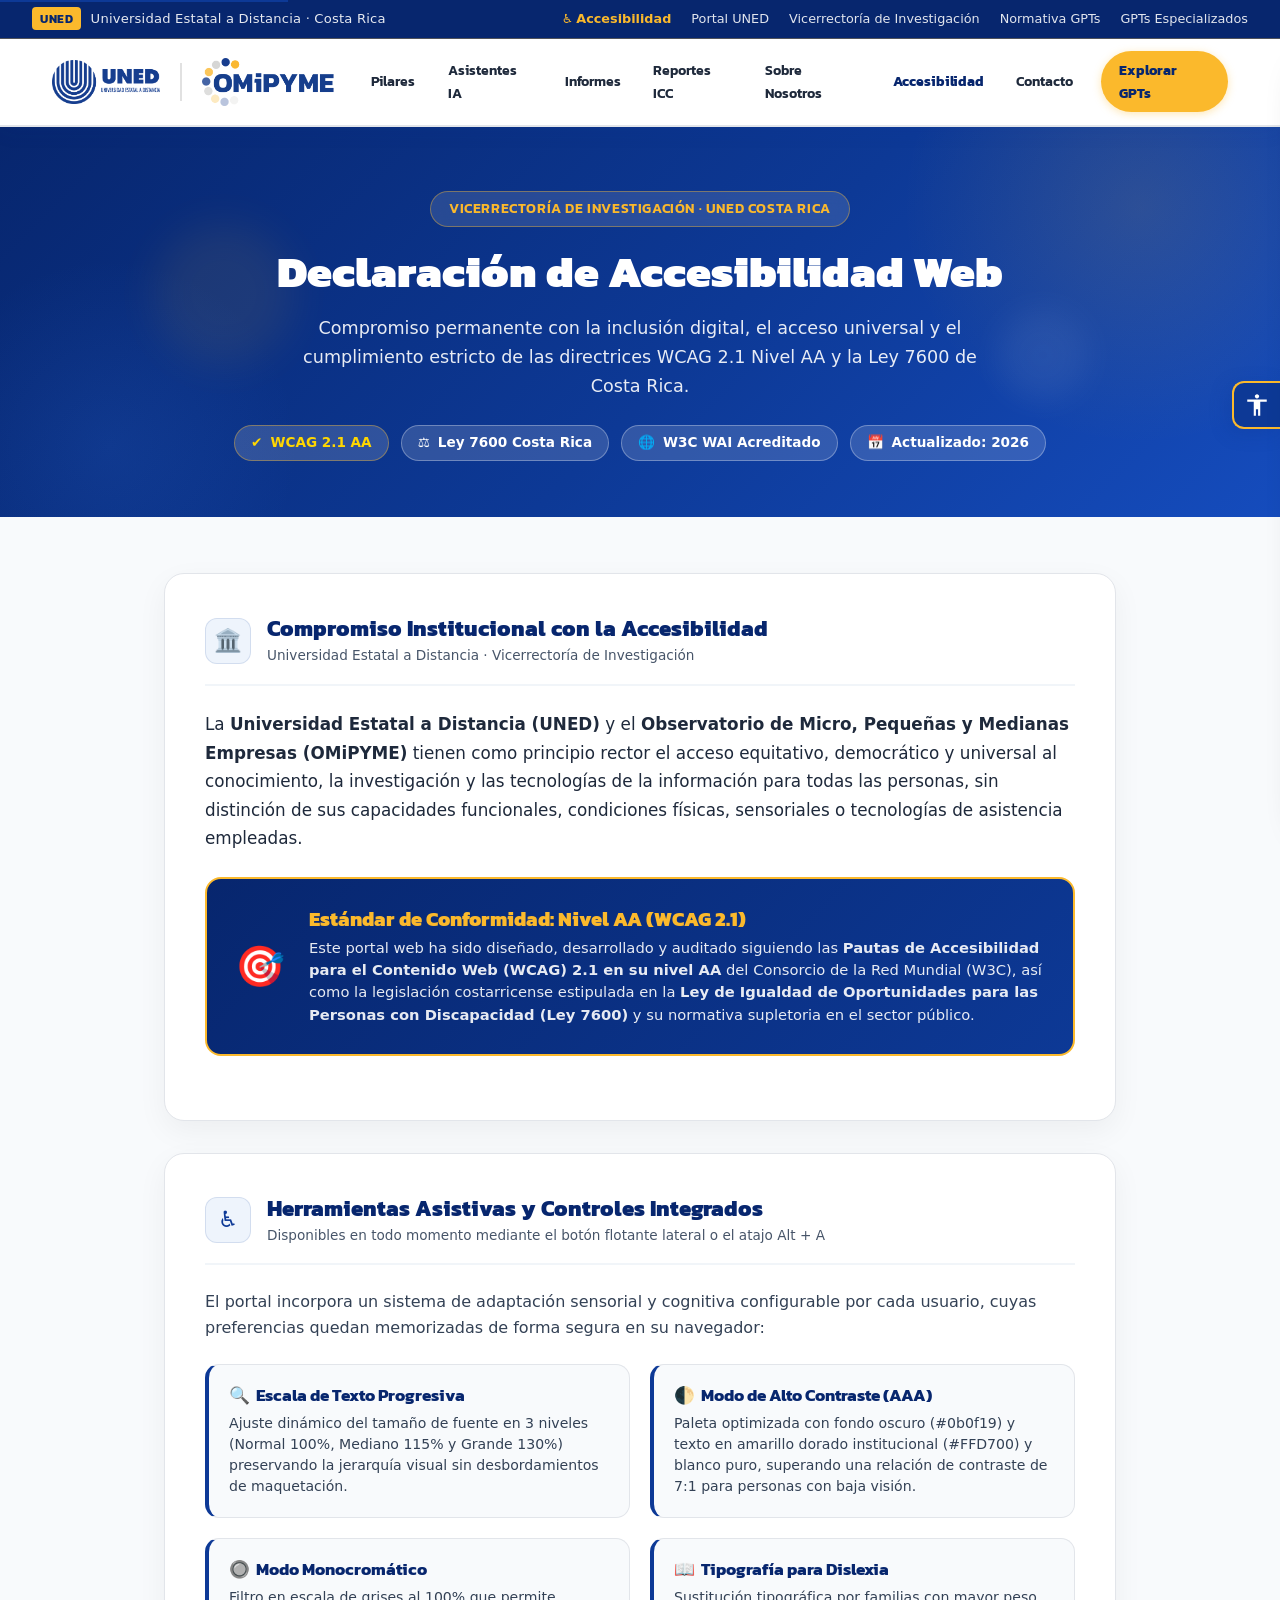
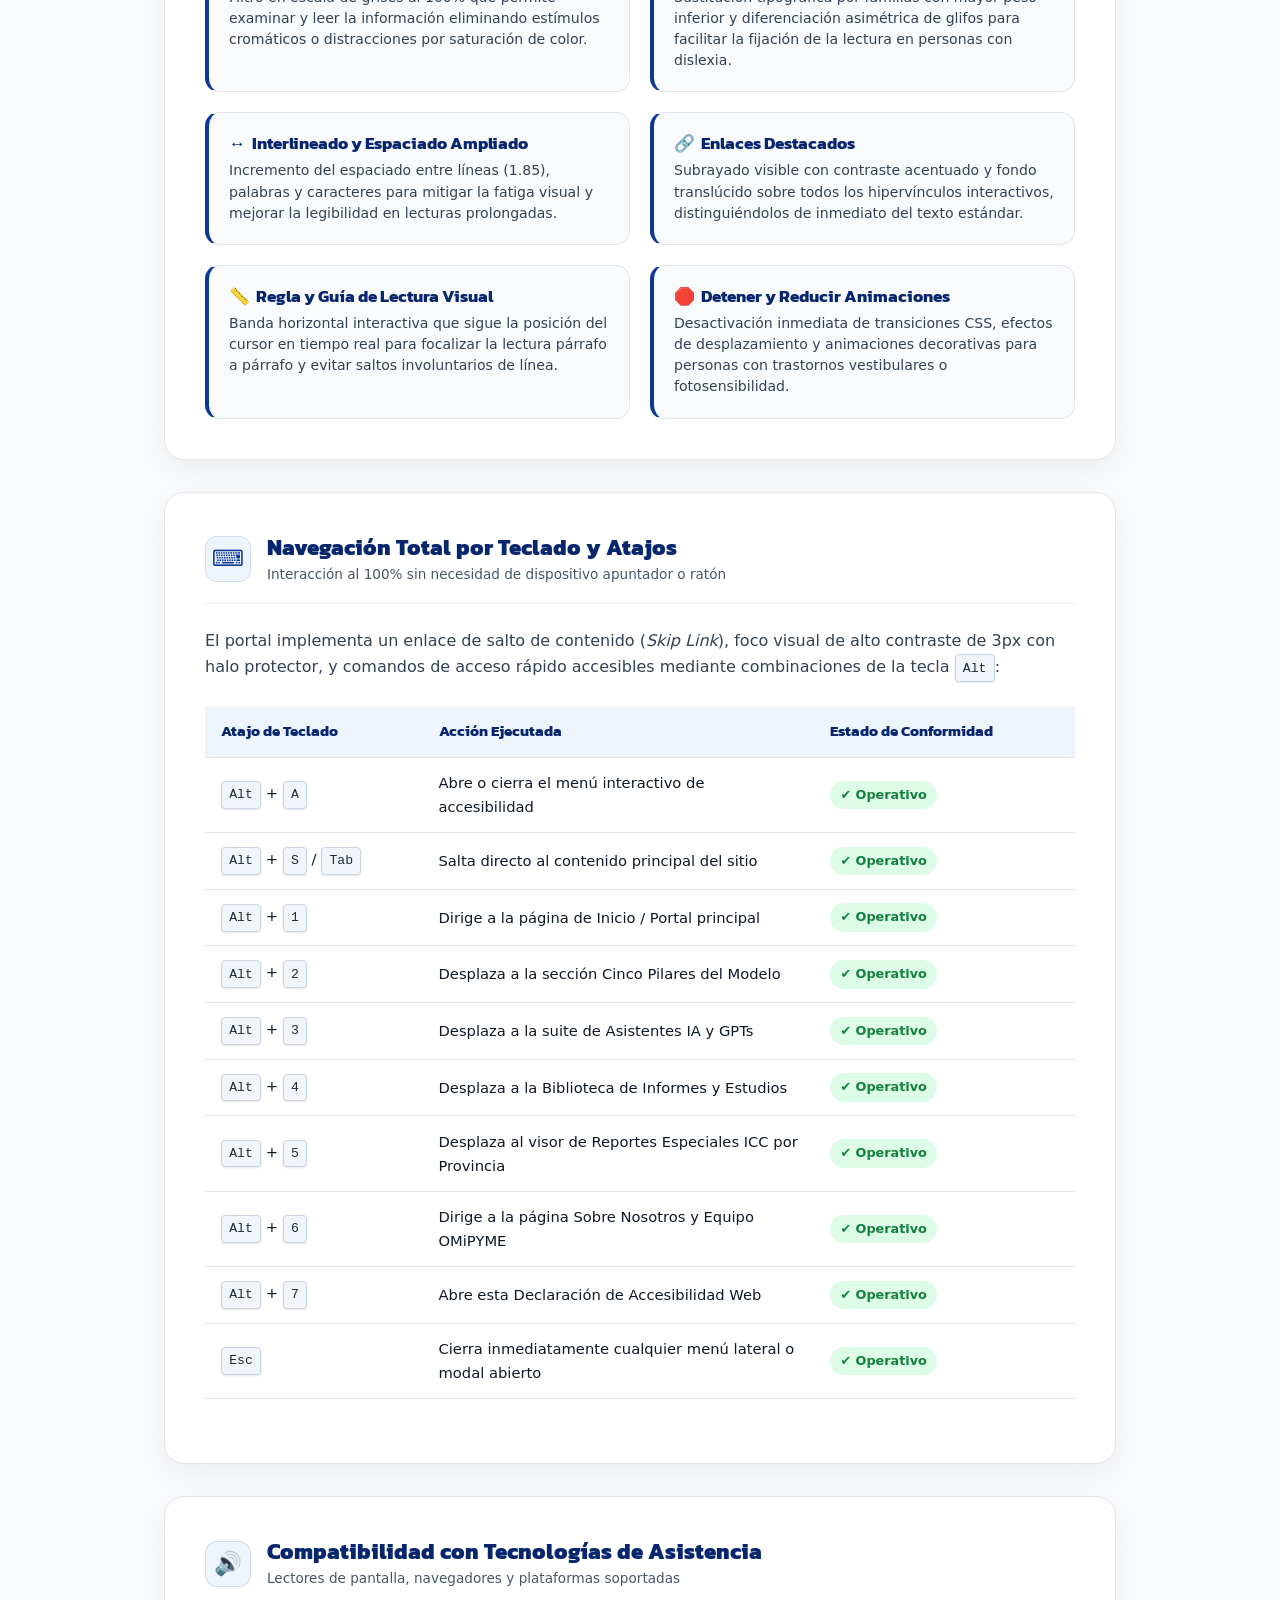
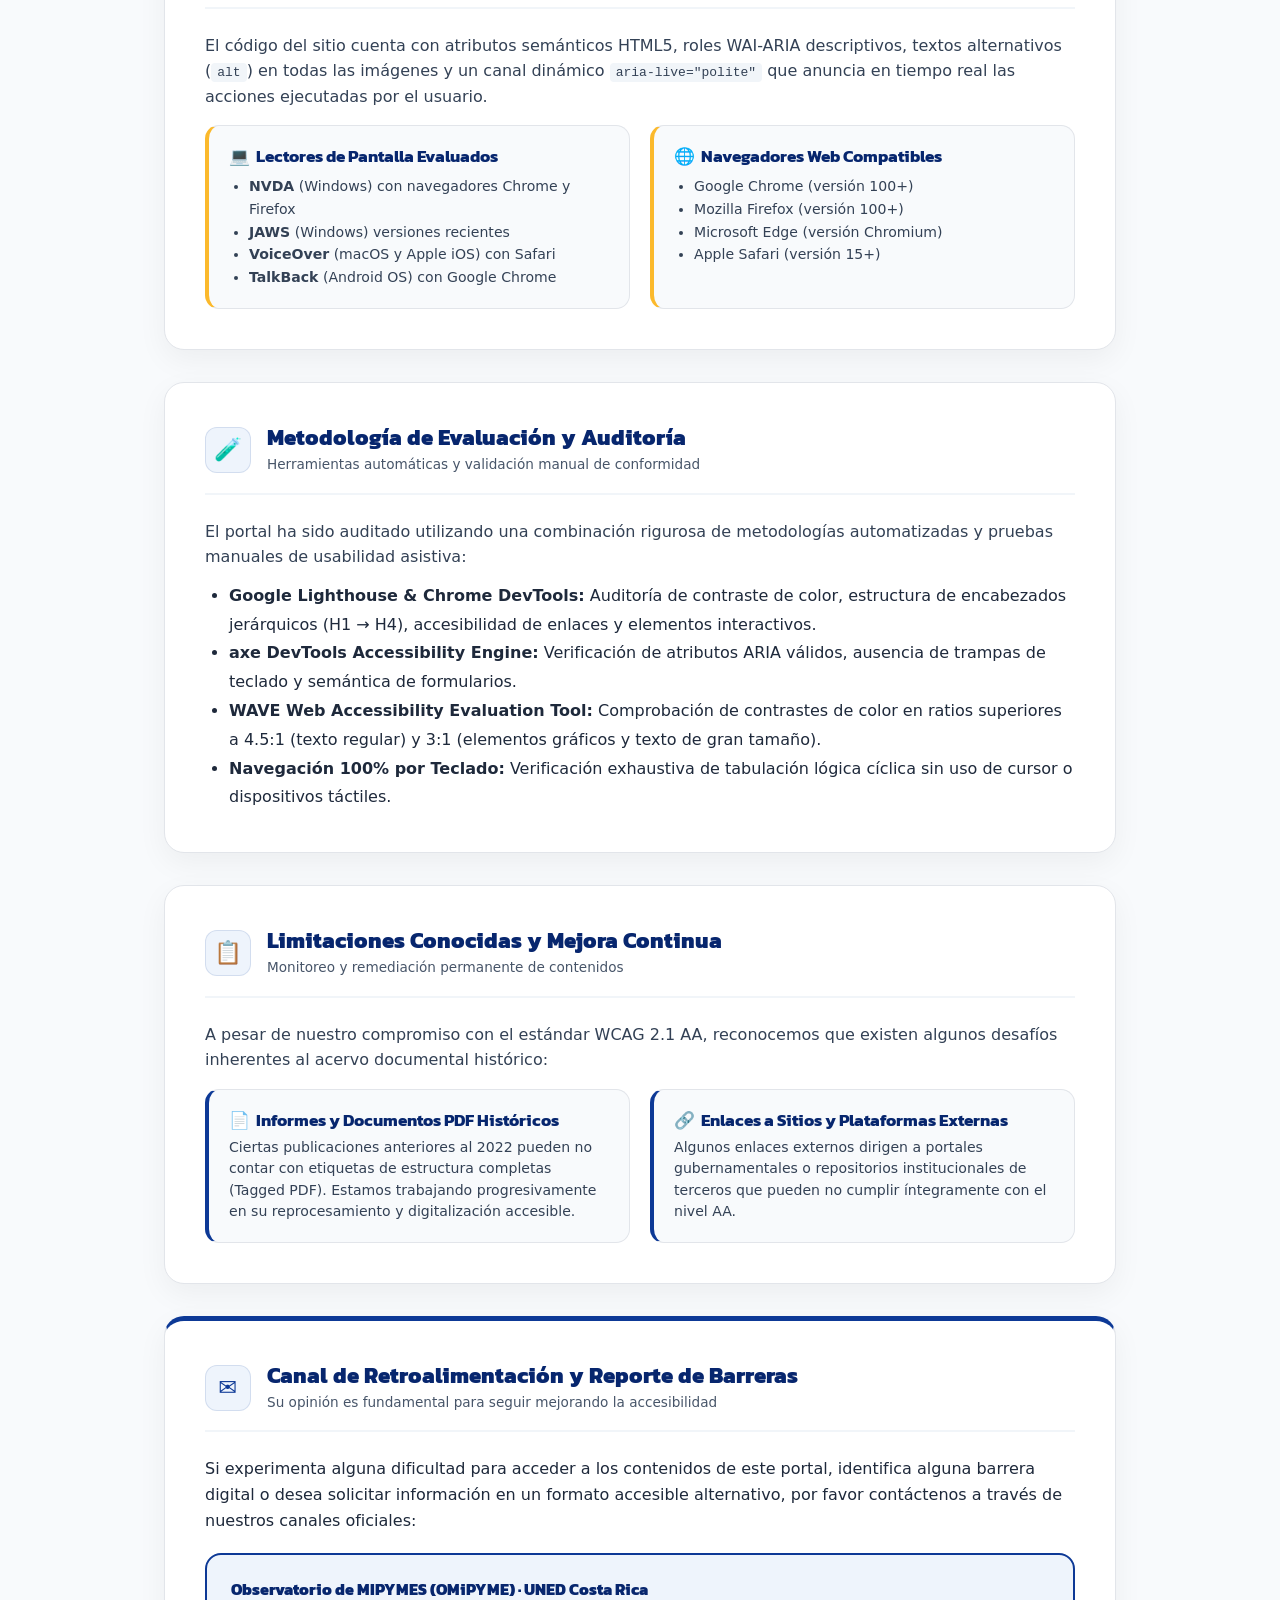
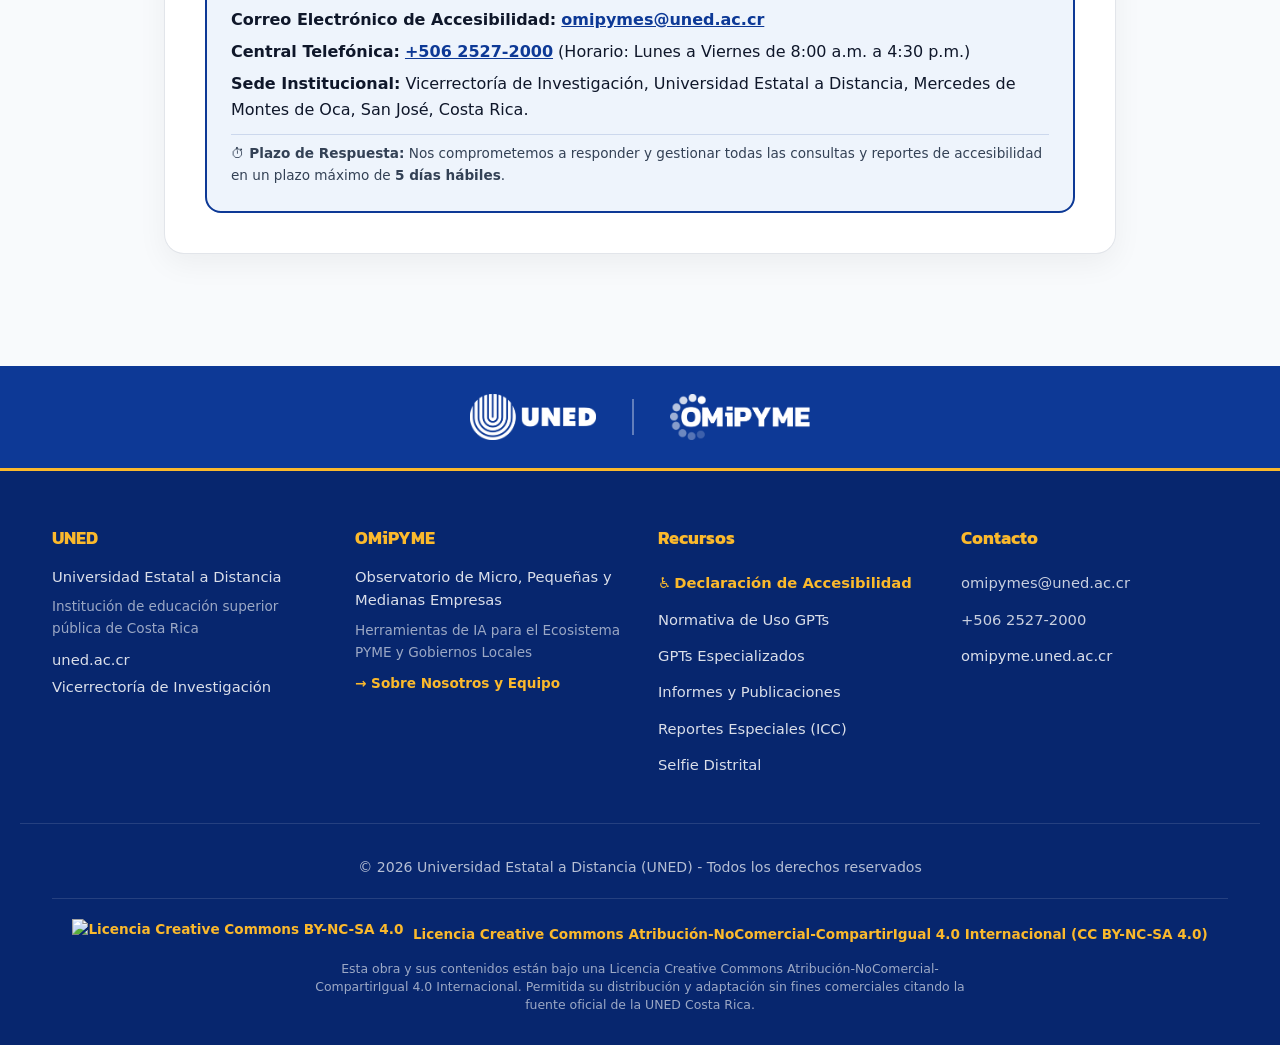
==== accesibilidad.html @ 2b7f2400 "Nuevo Sitio OMIPYME" ====
<!DOCTYPE html>
<html lang="es-CR">
<head>
    <meta charset="UTF-8">
    <meta name="viewport" content="width=device-width, initial-scale=1.0">
    <title>Declaración de Accesibilidad Web &middot; OMiPYME UNED</title>
    <meta name="description" content="Declaración de Accesibilidad Web del Observatorio de Micro, Pequeñas y Medianas Empresas (OMiPYME) de la Universidad Estatal a Distancia (UNED). Cumplimiento WCAG 2.1 Nivel AA y Ley 7600 de Costa Rica.">
    <meta name="author" content="OMiPYME - UNED Costa Rica">
    <meta name="theme-color" content="#0D3996">

    <!-- Open Graph / Meta -->
    <meta property="og:type" content="website">
    <meta property="og:title" content="Declaración de Accesibilidad Web &middot; OMiPYME UNED">
    <meta property="og:description" content="Compromiso institucional de la UNED con la inclusión digital universal, accesibilidad WCAG 2.1 AA y herramientas asistivas para el ecosistema PYME.">
    <meta property="og:image" content="logos/Logo OMIPYME 2025.png">

    <!-- Tipografía Google Fonts Oficial: Kanit + Inter -->
    <link rel="preconnect" href="https://fonts.googleapis.com">
    <link rel="preconnect" href="https://fonts.gstatic.com" crossorigin>
    <link href="https://fonts.googleapis.com/css2?family=Inter:wght@300;400;500;600;700;800&family=Kanit:ital,wght@0,300;0,400;0,500;0,600;0,700;0,800;0,900;1,400;1,600;1,700&display=swap" rel="stylesheet">

    <style>

        * {
            margin: 0;
            padding: 0;
            box-sizing: border-box;
        }

        :root {
            /* ===== PALETA OFICIAL OMIPYME 2025 (Manual de Marca) ===== */
            --color-primary: #0D3996;          /* Azul Principal OMiPYME (C:100 M:83 Y:3 K:1) */
            --color-primary-light: #1D55C4;    /* Azul Dinámico / Hover */
            --color-primary-dark: #07266E;     /* Azul Noche Profundo / Institucional */
            --color-primary-soft: #EEF4FC;     /* Superficie Azul Hielo Institucional */
            --color-primary-rgb: 13, 57, 150;
            --color-primary-dark-rgb: 7, 38, 110;

            --color-accent: #FBB92C;           /* Amarillo / Dorado Institucional OMiPYME (C:0 M:31 Y:87 K:0) */
            --color-accent-hover: #E5A31E;     /* Dorado Hover */
            --color-accent-soft: #FEF8EA;      /* Tono Crema / Arena Cálido Institucional */
            --color-accent-dark: #4A3300;      /* Texto de alto contraste sobre dorado (WCAG AAA) */
            --color-accent-rgb: 251, 185, 44;

            --color-neutral-gray: #D5D4D4;     /* Gris Institucional OMiPYME (C:19 M:14 Y:15 K:1) */
            --color-neutral-border: #E2E5EA;   /* Borde Sutil */
            --color-white: #FFFFFF;

            /* Compatibilidad Institucional UNED */
            --color-secondary: #057A55;        /* Verde UNED */
            --color-uned-blue: #0D3996;
            --color-uned-gold: #FBB92C;

            /* Pilares de Acción (Cinco Pilares Armonizados) */
            --color-observatorio: #0D3996;     /* Azul OMiPYME */
            --color-herramientas: #D97706;     /* Ámbar Cálido */
            --color-investigacion: #057A55;    /* Verde Institucional UNED */
            --color-formacion: #6B21A8;        /* Púrpura Sabiduría */
            --color-ecosistema: #0284C7;       /* Azul Océano / Alianzas */

            /* Escala de Grises y Textos */
            --color-gray-50: #F8FAFC;
            --color-gray-100: #F1F5F9;
            --color-gray-200: #E2E8F0;
            --color-gray-300: #CBD5E1;
            --color-gray-600: #475569;
            --color-gray-700: #334155;
            --color-gray-800: #1E293B;
            --color-gray-900: #0F172A;

            /* Tipografía Oficial (Pág. 03 Manual de Marca) */
            --font-heading: 'Kanit', 'Montserrat', -apple-system, BlinkMacSystemFont, sans-serif;
            --font-body: 'Open Sans', system-ui, -apple-system, BlinkMacSystemFont, sans-serif;
        }

        html {
            scroll-behavior: smooth;
        }

        body {
            font-family: var(--font-body);
            color: var(--color-gray-900);
            line-height: 1.6;
            background-color: white;
            -webkit-font-smoothing: antialiased;
        }

        h1, h2, h3, h4, h5, h6 {
            font-family: var(--font-heading);
            font-weight: 700;
            line-height: 1.25;
            color: var(--color-gray-900);
        }

        /* Enlaces de salto accesible */
        .skip-link {
            position: absolute;
            top: -40px;
            left: 0;
            background: var(--color-primary);
            color: white;
            padding: 8px 16px;
            z-index: 1000;
            transition: top 0.2s;
            text-decoration: none;
            font-weight: 600;
        }
        .skip-link:focus {
            top: 0;
        }

        /* ===== Header Institucional ===== */
        .header {
            background: white;
            color: var(--color-gray-900);
            padding: 0;
            box-shadow: 0 4px 20px rgba(13, 57, 150, 0.08);
            position: sticky;
            top: 0;
            z-index: 100;
            border-bottom: 2px solid var(--color-neutral-border);
        }

        .header-top-bar {
            background: var(--color-primary-dark);
            padding: 0.45rem 2rem;
            font-size: 0.82rem;
            color: rgba(255, 255, 255, 0.9);
            border-bottom: 1px solid rgba(251, 185, 44, 0.3);
        }

        .header-top-bar-content {
            max-width: 1240px;
            margin: 0 auto;
            display: flex;
            justify-content: space-between;
            align-items: center;
        }

        .top-bar-left {
            display: flex;
            align-items: center;
            gap: 0.6rem;
            font-weight: 500;
            letter-spacing: 0.2px;
        }

        .top-bar-badge {
            background: var(--color-accent);
            color: var(--color-primary-dark);
            font-family: var(--font-heading);
            font-weight: 700;
            font-size: 0.72rem;
            padding: 0.15rem 0.5rem;
            border-radius: 4px;
            letter-spacing: 0.5px;
        }

        .header-top-bar-links {
            display: flex;
            align-items: center;
            gap: 1.25rem;
        }

        .header-top-bar-links a {
            color: rgba(255, 255, 255, 0.88);
            text-decoration: none;
            transition: color 0.2s ease;
            font-size: 0.8rem;
            font-weight: 500;
        }

        .header-top-bar-links a:hover {
            color: var(--color-accent);
            text-decoration: underline;
        }

        .header-content {
            max-width: 1240px;
            margin: 0 auto;
            padding: 0.75rem 2rem;
            display: flex;
            justify-content: space-between;
            align-items: center;
            gap: 1.5rem;
        }

        .logo-section {
            display: flex;
            align-items: center;
        }

        .logo-link {
            display: inline-flex;
            align-items: center;
            gap: 1.25rem;
            text-decoration: none;
        }

        .logo-img {
            height: 48px;
            width: auto;
            object-fit: contain;
            transition: transform 0.25s ease;
        }

        .logo-uned {
            height: 44px;
        }

        .logo-omipyme {
            height: 48px;
        }

        .logo-link:hover .logo-img {
            transform: scale(1.02);
        }

        .logo-separator {
            width: 1.5px;
            height: 38px;
            background: var(--color-neutral-gray);
            opacity: 0.7;
        }

        .header-nav {
            display: flex;
            align-items: center;
            gap: 0.35rem;
        }

        .header-nav a {
            color: var(--color-gray-800);
            text-decoration: none;
            padding: 0.5rem 0.85rem;
            border-radius: 8px;
            font-size: 0.9rem;
            font-family: var(--font-heading);
            font-weight: 600;
            transition: all 0.2s ease;
            display: inline-flex;
            align-items: center;
        }

        .header-nav a:hover {
            background: var(--color-primary-soft);
            color: var(--color-primary);
        }

        .header-nav a.nav-active {
            background: var(--color-primary-soft);
            color: var(--color-primary);
            font-weight: 700;
        }

        /* Botón píldora en navbar (Manual Pág 10) */
        .nav-cta-pill {
            background: var(--color-accent) !important;
            color: var(--color-primary-dark) !important;
            font-family: var(--font-heading) !important;
            font-weight: 700 !important;
            padding: 0.45rem 1.15rem !important;
            border-radius: 50px !important;
            box-shadow: 0 2px 8px rgba(251, 185, 44, 0.35);
            margin-left: 0.5rem;
            transition: all 0.25s ease !important;
        }

        .nav-cta-pill:hover {
            background: var(--color-accent-hover) !important;
            transform: translateY(-1px);
            box-shadow: 0 4px 14px rgba(251, 185, 44, 0.45);
        }

        /* ===== Hero Section Institucional ===== */
        .hero {
            background: linear-gradient(135deg, var(--color-primary-dark) 0%, var(--color-primary) 55%, #154cbd 100%);
            color: white;
            padding: 5.5rem 2rem 6.5rem;
            text-align: center;
            position: relative;
            overflow: hidden;
        }

        /* Dinamismo del Isotipo: círculos concéntricos y órbitas */
        .hero-bg-shapes {
            position: absolute;
            inset: 0;
            pointer-events: none;
            overflow: hidden;
        }

        .orbit-dot {
            position: absolute;
            border-radius: 50%;
            opacity: 0.12;
            animation: pulseSlow 8s ease-in-out infinite alternate;
        }

        .dot-1 {
            width: 480px;
            height: 480px;
            top: -160px;
            right: -100px;
            background: radial-gradient(circle, var(--color-accent) 0%, rgba(251, 185, 44, 0) 70%);
            animation-delay: 0s;
        }

        .dot-2 {
            width: 380px;
            height: 380px;
            bottom: -120px;
            left: -80px;
            background: radial-gradient(circle, #3b82f6 0%, rgba(59, 130, 246, 0) 70%);
            animation-delay: 2s;
        }

        .dot-3 {
            width: 140px;
            height: 140px;
            top: 25%;
            left: 12%;
            background: var(--color-accent);
            opacity: 0.08;
            filter: blur(20px);
        }

        .dot-4 {
            width: 90px;
            height: 90px;
            bottom: 30%;
            right: 15%;
            background: var(--color-primary-soft);
            opacity: 0.06;
            filter: blur(15px);
        }

        .hero-content {
            max-width: 960px;
            margin: 0 auto;
            position: relative;
            z-index: 1;
        }

        .hero-badge-wrap {
            margin-bottom: 1.25rem;
        }

        .hero-badge {
            display: inline-flex;
            align-items: center;
            background: rgba(255, 255, 255, 0.12);
            border: 1px solid rgba(251, 185, 44, 0.4);
            color: var(--color-accent);
            padding: 0.4rem 1.15rem;
            border-radius: 50px;
            font-size: 0.85rem;
            font-family: var(--font-heading);
            font-weight: 600;
            letter-spacing: 0.6px;
            text-transform: uppercase;
            backdrop-filter: blur(8px);
            animation: fadeInUp 0.7s ease;
        }

        .hero h2 {
            font-size: 2.85rem;
            margin-bottom: 1.25rem;
            font-weight: 800;
            color: white;
            letter-spacing: -0.5px;
            line-height: 1.18;
            animation: fadeInUp 0.8s ease 0.1s both;
        }

        .hero p {
            font-size: 1.18rem;
            margin-bottom: 2.25rem;
            color: rgba(255, 255, 255, 0.92);
            max-width: 780px;
            margin-left: auto;
            margin-right: auto;
            line-height: 1.65;
            animation: fadeInUp 0.8s ease 0.2s both;
        }

        /* Botones Call To Action del Hero */
        .hero-actions {
            display: flex;
            justify-content: center;
            gap: 1.25rem;
            margin-bottom: 3rem;
            flex-wrap: wrap;
            animation: fadeInUp 0.8s ease 0.3s both;
        }

        .btn {
            display: inline-flex;
            align-items: center;
            justify-content: center;
            gap: 0.5rem;
            padding: 0.875rem 2rem;
            border-radius: 50px;
            text-decoration: none;
            font-family: var(--font-heading);
            font-weight: 700;
            font-size: 0.98rem;
            transition: all 0.25s cubic-bezier(0.16, 1, 0.3, 1);
            cursor: pointer;
            border: none;
        }

        /* Botón píldora dorada oficial (Manual Pág 10) */
        .btn-pill-gold {
            background: var(--color-accent);
            color: var(--color-primary-dark);
            box-shadow: 0 6px 20px rgba(251, 185, 44, 0.4);
            border: 2px solid var(--color-accent);
        }

        .btn-pill-gold:hover {
            background: var(--color-accent-hover);
            border-color: var(--color-accent-hover);
            transform: translateY(-3px);
            box-shadow: 0 10px 28px rgba(251, 185, 44, 0.55);
            color: var(--color-primary-dark);
        }

        .btn-hero-outline {
            background: rgba(255, 255, 255, 0.1);
            color: white;
            border: 2px solid rgba(255, 255, 255, 0.4);
            backdrop-filter: blur(6px);
        }

        .btn-hero-outline:hover {
            background: rgba(255, 255, 255, 0.2);
            border-color: white;
            transform: translateY(-3px);
            box-shadow: 0 8px 24px rgba(0, 0, 0, 0.25);
            color: white;
        }

        /* Tarjetas de estadísticas */
        .hero-stats {
            display: flex;
            justify-content: center;
            gap: 2rem;
            margin-top: 1rem;
            margin-bottom: 2.75rem;
            flex-wrap: wrap;
            animation: fadeInUp 0.8s ease 0.4s both;
        }

        .stat {
            text-align: center;
            background: rgba(7, 38, 110, 0.45);
            padding: 1.25rem 2.25rem;
            border-radius: 16px;
            backdrop-filter: blur(12px);
            border: 1px solid rgba(251, 185, 44, 0.25);
            transition: transform 0.25s ease, border-color 0.25s ease;
            min-width: 190px;
        }

        .stat:hover {
            transform: translateY(-4px);
            border-color: var(--color-accent);
        }

        .stat-number {
            font-family: var(--font-heading);
            font-size: 2.75rem;
            font-weight: 800;
            display: block;
            margin-bottom: 0.2rem;
            color: white;
            line-height: 1;
        }

        .stat-label {
            font-size: 0.88rem;
            color: rgba(255, 255, 255, 0.88);
            font-weight: 600;
            letter-spacing: 0.3px;
        }

        /* Barra de acceso rápido (Manual Pág 10) */
        .hero-quicknav {
            display: inline-flex;
            align-items: center;
            gap: 0.6rem;
            background: rgba(255, 255, 255, 0.1);
            backdrop-filter: blur(10px);
            border: 1px solid rgba(255, 255, 255, 0.2);
            padding: 0.55rem 1.25rem;
            border-radius: 50px;
            flex-wrap: wrap;
            justify-content: center;
            animation: fadeInUp 0.8s ease 0.5s both;
        }

        .quicknav-title {
            font-size: 0.8rem;
            font-weight: 600;
            color: var(--color-accent);
            text-transform: uppercase;
            letter-spacing: 0.8px;
            margin-right: 0.25rem;
        }

        .quicknav-pill {
            background: rgba(255, 255, 255, 0.14);
            color: white;
            padding: 0.35rem 0.9rem;
            border-radius: 50px;
            text-decoration: none;
            font-family: var(--font-heading);
            font-size: 0.82rem;
            font-weight: 600;
            transition: all 0.2s ease;
            border: 1px solid transparent;
        }

        .quicknav-pill:hover {
            background: var(--color-accent);
            color: var(--color-primary-dark);
            border-color: var(--color-accent);
            transform: translateY(-1px);
        }

        /* ===== Secciones Generales ===== */
        .section-title {
            text-align: center;
            font-size: 2.2rem;
            margin-bottom: 0.75rem;
            color: var(--color-primary-dark);
            font-weight: 800;
            letter-spacing: -0.3px;
        }

        .section-subtitle {
            text-align: center;
            max-width: 720px;
            margin: 0 auto 3rem;
            color: var(--color-gray-600);
            font-size: 1.08rem;
            line-height: 1.6;
        }

        /* ===== Pilares Section ===== */
        .pilares-section {
            max-width: 1240px;
            margin: 0 auto;
            padding: 5.5rem 2rem;
        }

        .pilares-grid {
            display: grid;
            grid-template-columns: repeat(auto-fit, minmax(220px, 1fr));
            gap: 1.5rem;
        }

        .pilar-card {
            background: white;
            border-radius: 16px;
            padding: 2.25rem 1.75rem;
            box-shadow: 0 4px 18px rgba(13, 57, 150, 0.06);
            transition: all 0.3s cubic-bezier(0.16, 1, 0.3, 1);
            border: 1px solid var(--color-neutral-border);
            border-top: 5px solid var(--pilar-color);
            cursor: pointer;
            animation: fadeInUp 0.6s ease both;
            display: flex;
            flex-direction: column;
        }

        .pilar-card:nth-child(1) { --pilar-color: var(--color-observatorio); animation-delay: 0.1s; }
        .pilar-card:nth-child(2) { --pilar-color: var(--color-herramientas); animation-delay: 0.2s; }
        .pilar-card:nth-child(3) { --pilar-color: var(--color-investigacion); animation-delay: 0.3s; }
        .pilar-card:nth-child(4) { --pilar-color: var(--color-formacion); animation-delay: 0.4s; }
        .pilar-card:nth-child(5) { --pilar-color: var(--color-ecosistema); animation-delay: 0.5s; }

        .pilar-card:hover {
            transform: translateY(-8px);
            box-shadow: 0 16px 36px rgba(13, 57, 150, 0.12);
            border-color: var(--pilar-color);
        }

        .pilar-icon {
            font-size: 2.6rem;
            margin-bottom: 1.25rem;
            display: inline-block;
        }

        .pilar-title {
            font-size: 1.35rem;
            margin-bottom: 0.75rem;
            color: var(--pilar-color);
            font-weight: 700;
        }

        .pilar-description {
            color: var(--color-gray-700);
            margin-bottom: 1.25rem;
            font-size: 0.95rem;
            line-height: 1.5;
        }

        .pilar-features {
            list-style: none;
            padding-left: 0;
            margin-top: auto;
        }

        .pilar-features li {
            padding: 0.45rem 0;
            font-size: 0.88rem;
            color: var(--color-gray-800);
            border-bottom: 1px solid var(--color-gray-100);
            display: flex;
            align-items: center;
        }

        .pilar-features li:last-child {
            border-bottom: none;
        }

        .pilar-features li::before {
            content: "✓";
            color: var(--pilar-color);
            font-weight: 800;
            margin-right: 0.6rem;
            font-size: 0.9rem;
        }

        /* ===== Productos Digitales / Asistentes IA ===== */
        .productos-section {
            background: var(--color-gray-50);
            padding: 5.5rem 2rem;
            border-top: 1px solid var(--color-neutral-border);
            border-bottom: 1px solid var(--color-neutral-border);
        }

        .productos-content {
            max-width: 1240px;
            margin: 0 auto;
        }

        .productos-categoria {
            margin-bottom: 4rem;
        }

        .productos-categoria:last-child {
            margin-bottom: 0;
        }

        .categoria-title {
            font-size: 1.55rem;
            margin-bottom: 2rem;
            color: var(--color-primary-dark);
            display: flex;
            align-items: center;
            gap: 0.85rem;
            padding-bottom: 0.85rem;
            border-bottom: 3px solid var(--color-accent);
        }

        .categoria-icon {
            font-size: 1.85rem;
        }

        .productos-grid {
            display: grid;
            grid-template-columns: repeat(auto-fit, minmax(310px, 1fr));
            gap: 1.75rem;
        }

        .producto-card {
            background: white;
            border-radius: 16px;
            padding: 2rem;
            box-shadow: 0 4px 16px rgba(13, 57, 150, 0.05);
            transition: all 0.3s cubic-bezier(0.16, 1, 0.3, 1);
            text-decoration: none;
            color: inherit;
            display: flex;
            flex-direction: column;
            border: 1px solid var(--color-neutral-border);
            border-left: 5px solid var(--color-primary);
            position: relative;
            overflow: hidden;
        }

        .producto-card::before {
            content: '';
            position: absolute;
            top: 0;
            left: 0;
            width: 100%;
            height: 3px;
            background: linear-gradient(90deg, var(--color-primary), var(--color-accent));
            transform: scaleX(0);
            transform-origin: left;
            transition: transform 0.3s ease;
        }

        .producto-card:hover::before {
            transform: scaleX(1);
        }

        .producto-card:hover {
            transform: translateY(-6px);
            box-shadow: 0 16px 36px rgba(13, 57, 150, 0.12);
            border-color: var(--color-accent);
            border-left-color: var(--color-accent);
        }

        .producto-destacado {
            border-left-color: var(--color-primary);
            background: linear-gradient(135deg, white 0%, var(--color-primary-soft) 100%);
        }

        .producto-icon {
            font-size: 2.6rem;
            margin-bottom: 1rem;
            transition: transform 0.3s ease;
        }

        .producto-card:hover .producto-icon {
            transform: scale(1.12);
        }

        .producto-title {
            font-size: 1.22rem;
            margin-bottom: 0.6rem;
            color: var(--color-primary-dark);
            font-family: var(--font-heading);
            font-weight: 700;
        }

        .producto-description {
            color: var(--color-gray-700);
            font-size: 0.94rem;
            line-height: 1.6;
            flex-grow: 1;
            margin-bottom: 1.25rem;
        }

        .producto-badges-wrap {
            display: flex;
            flex-wrap: wrap;
            gap: 0.5rem;
            margin-bottom: 1.25rem;
        }

        .producto-badge {
            display: inline-flex;
            align-items: center;
            background: var(--color-primary-soft);
            color: var(--color-primary);
            padding: 0.3rem 0.75rem;
            border-radius: 50px;
            font-size: 0.76rem;
            font-family: var(--font-heading);
            font-weight: 700;
            border: 1px solid rgba(13, 57, 150, 0.15);
        }

        .producto-badge-new {
            background: var(--color-accent-soft);
            color: var(--color-accent-dark);
            border-color: rgba(251, 185, 44, 0.5);
        }

        .producto-action-link {
            font-family: var(--font-heading);
            font-weight: 700;
            font-size: 0.9rem;
            color: var(--color-primary);
            display: inline-flex;
            align-items: center;
            gap: 0.4rem;
            margin-top: auto;
            transition: gap 0.2s ease, color 0.2s ease;
        }

        .producto-card:hover .producto-action-link {
            color: var(--color-primary-light);
            gap: 0.7rem;
        }

        /* ===== Informes y Publicaciones ===== */
        .informes-section {
            background: white;
            padding: 5.5rem 2rem;
        }

        .reportes-especiales-section {
            background: var(--color-gray-50);
            border-top: 1px solid var(--color-neutral-border);
        }

        .informes-content {
            max-width: 1240px;
            margin: 0 auto;
        }

        /* Buscador en la cabecera de la lista */
        .informes-header-top {
            display: flex;
            justify-content: space-between;
            align-items: center;
            margin-bottom: 0.6rem;
        }

        .informes-count {
            font-size: 0.8rem;
            color: rgba(255, 255, 255, 0.85);
            font-weight: 500;
        }

        .informes-search-box {
            position: relative;
        }

        .informes-search-input {
            width: 100%;
            padding: 0.55rem 0.85rem;
            border-radius: 8px;
            border: 1px solid rgba(255, 255, 255, 0.25);
            background: rgba(255, 255, 255, 0.12);
            color: white;
            font-size: 0.85rem;
            font-family: var(--font-body);
            outline: none;
            transition: all 0.2s ease;
        }

        .informes-search-input::placeholder {
            color: rgba(255, 255, 255, 0.75);
        }

        .informes-search-input:focus {
            background: white;
            color: var(--color-gray-900);
            border-color: var(--color-accent);
            box-shadow: 0 0 0 3px rgba(251, 185, 44, 0.35);
        }

        .informes-search-input:focus::placeholder {
            color: var(--color-gray-600);
        }

        .informes-panel {
            display: grid;
            grid-template-columns: 390px 1fr;
            gap: 0;
            margin-top: 1.75rem;
            border: 1px solid var(--color-neutral-border);
            border-radius: 18px;
            overflow: hidden;
            box-shadow: 0 6px 24px rgba(13, 57, 150, 0.08);
            height: 660px;
        }

        .informes-list {
            background: var(--color-gray-50);
            overflow-y: auto;
            border-right: 1px solid var(--color-neutral-border);
        }

        .informes-list-header {
            position: sticky;
            top: 0;
            background: var(--color-primary);
            color: white;
            padding: 1rem 1.25rem;
            font-family: var(--font-heading);
            font-weight: 700;
            font-size: 1rem;
            z-index: 2;
            box-shadow: 0 2px 6px rgba(0, 0, 0, 0.1);
        }

        .informe-item {
            padding: 1.1rem 1.25rem;
            border-bottom: 1px solid var(--color-gray-200);
            cursor: pointer;
            transition: all 0.2s ease;
            display: flex;
            align-items: flex-start;
            gap: 0.85rem;
            background: white;
        }

        .informe-item:hover {
            background: var(--color-gray-100);
        }

        .informe-item.active {
            background: var(--color-primary-soft);
            border-left: 5px solid var(--color-primary);
            padding-left: calc(1.25rem - 5px);
        }

        .informe-item-icon {
            flex-shrink: 0;
            width: 38px;
            height: 38px;
            background: var(--color-primary);
            color: white;
            border-radius: 10px;
            display: flex;
            align-items: center;
            justify-content: center;
            font-size: 0.78rem;
            font-family: var(--font-heading);
            font-weight: 700;
            margin-top: 2px;
            transition: background 0.2s ease;
        }

        .informe-item.active .informe-item-icon {
            background: var(--color-accent);
            color: var(--color-primary-dark);
            box-shadow: 0 2px 8px rgba(251, 185, 44, 0.4);
        }

        .informe-item-info {
            flex: 1;
            min-width: 0;
        }

        .informe-item-title {
            font-family: var(--font-heading);
            font-weight: 600;
            font-size: 0.9rem;
            color: var(--color-gray-900);
            line-height: 1.4;
            margin-bottom: 0.25rem;
            display: -webkit-box;
            -webkit-line-clamp: 2;
            -webkit-box-orient: vertical;
            overflow: hidden;
        }

        .informe-item.active .informe-item-title {
            color: var(--color-primary);
            font-weight: 700;
        }

        .informe-item-meta {
            font-size: 0.76rem;
            color: var(--color-gray-600);
            font-weight: 500;
        }

        .informes-viewer {
            display: flex;
            flex-direction: column;
            background: white;
        }

        .viewer-toolbar {
            display: flex;
            align-items: center;
            justify-content: space-between;
            padding: 0.85rem 1.35rem;
            background: var(--color-gray-100);
            border-bottom: 1px solid var(--color-neutral-border);
            gap: 1rem;
            flex-shrink: 0;
            flex-wrap: wrap;
        }

        .viewer-title {
            font-family: var(--font-heading);
            font-weight: 700;
            font-size: 0.96rem;
            color: var(--color-primary-dark);
            white-space: nowrap;
            overflow: hidden;
            text-overflow: ellipsis;
            flex: 1;
        }

        .viewer-actions {
            display: flex;
            gap: 0.6rem;
            flex-shrink: 0;
        }

        .btn-toolbar {
            display: inline-flex;
            align-items: center;
            gap: 0.45rem;
            padding: 0.55rem 1.15rem;
            border-radius: 50px;
            font-family: var(--font-heading);
            font-weight: 700;
            font-size: 0.84rem;
            text-decoration: none;
            transition: all 0.2s ease;
            cursor: pointer;
            border: none;
        }

        .btn-toolbar-primary {
            background: var(--color-primary);
            color: white;
        }

        .btn-toolbar-primary:hover {
            background: var(--color-primary-light);
            transform: translateY(-1px);
            box-shadow: 0 4px 12px rgba(13, 57, 150, 0.25);
        }

        .btn-toolbar-outline {
            background: white;
            color: var(--color-primary);
            border: 1px solid var(--color-neutral-border);
        }

        .btn-toolbar-outline:hover {
            background: var(--color-primary-soft);
            border-color: var(--color-primary);
            color: var(--color-primary);
        }

        .viewer-frame {
            flex: 1;
            width: 100%;
            border: none;
            background: var(--color-gray-100);
        }

        /* Tabs de Provincias para el ICC */
        .province-tabs {
            display: flex;
            gap: 0.5rem;
            margin-bottom: 1.25rem;
            flex-wrap: wrap;
            justify-content: center;
        }

        .province-tab-btn {
            background: white;
            border: 1px solid var(--color-neutral-border);
            padding: 0.5rem 1.1rem;
            border-radius: 50px;
            font-family: var(--font-heading);
            font-size: 0.85rem;
            font-weight: 600;
            color: var(--color-gray-800);
            cursor: pointer;
            transition: all 0.2s ease;
        }

        .province-tab-btn:hover {
            border-color: var(--color-primary);
            color: var(--color-primary);
            background: var(--color-primary-soft);
        }

        .province-tab-btn.active {
            background: var(--color-primary);
            color: white;
            border-color: var(--color-primary);
            box-shadow: 0 2px 8px rgba(13, 57, 150, 0.3);
        }

        /* ===== Sobre Nosotros Section ===== */
        .nosotros-section {
            background: white;
            padding: 5.5rem 2rem;
            border-top: 1px solid var(--color-neutral-border);
        }

        .nosotros-content {
            max-width: 1240px;
            margin: 0 auto;
        }

        .nosotros-intro-card {
            background: linear-gradient(135deg, var(--color-primary-soft) 0%, var(--color-accent-soft) 100%);
            border: 1px solid var(--color-neutral-border);
            border-left: 5px solid var(--color-primary);
            border-radius: 18px;
            padding: 2.5rem;
            margin-bottom: 3.5rem;
            display: flex;
            align-items: center;
            justify-content: space-between;
            gap: 2.5rem;
            flex-wrap: wrap;
            box-shadow: 0 6px 20px rgba(13, 57, 150, 0.04);
        }

        .nosotros-intro-text {
            flex: 1;
            min-width: 320px;
        }

        .nosotros-intro-text h3 {
            color: var(--color-primary-dark);
            font-size: 1.45rem;
            margin-bottom: 0.85rem;
            font-weight: 700;
        }

        .nosotros-intro-text p {
            color: var(--color-gray-800);
            font-size: 1.02rem;
            line-height: 1.7;
        }

        .nosotros-jefatura-badge {
            background: white;
            border: 1px solid var(--color-neutral-border);
            border-radius: 14px;
            padding: 1.75rem 2.25rem;
            box-shadow: 0 6px 18px rgba(13, 57, 150, 0.06);
            text-align: center;
            min-width: 290px;
            border-top: 4px solid var(--color-accent);
        }

        .nosotros-jefatura-badge .jefatura-label {
            font-size: 0.74rem;
            text-transform: uppercase;
            letter-spacing: 1.5px;
            color: var(--color-gray-600);
            font-weight: 700;
            margin-bottom: 0.4rem;
        }

        .nosotros-jefatura-badge .jefatura-title {
            font-family: var(--font-heading);
            font-weight: 800;
            color: var(--color-primary);
            font-size: 1.2rem;
        }

        .nosotros-jefatura-badge .jefatura-sub {
            font-size: 0.88rem;
            color: var(--color-secondary);
            font-weight: 600;
            margin-top: 0.35rem;
        }

        .equipo-subheading {
            text-align: center;
            font-size: 1.45rem;
            font-family: var(--font-heading);
            font-weight: 700;
            color: var(--color-primary-dark);
            margin-bottom: 2.25rem;
            display: flex;
            align-items: center;
            justify-content: center;
            gap: 1rem;
        }

        .equipo-subheading::before,
        .equipo-subheading::after {
            content: '';
            height: 2.5px;
            width: 50px;
            background: var(--color-accent);
            display: inline-block;
            border-radius: 2px;
        }

        .equipo-coordinador-wrapper {
            display: flex;
            justify-content: center;
            margin-bottom: 4rem;
        }

        .equipo-investigadoras-grid {
            display: grid;
            grid-template-columns: repeat(auto-fit, minmax(280px, 1fr));
            gap: 2rem;
            justify-content: center;
        }

        /* Tarjetas de Equipo (CIODD Style + OMiPYME Brand) */
        .item-nosotros {
            background: white;
            border-radius: 18px;
            overflow: hidden;
            box-shadow: 0 4px 18px rgba(13, 57, 150, 0.06);
            transition: all 0.3s cubic-bezier(0.16, 1, 0.3, 1);
            text-align: center;
            display: flex;
            flex-direction: column;
            border: 1px solid var(--color-neutral-border);
        }

        .item-nosotros:hover {
            transform: translateY(-8px);
            box-shadow: 0 18px 40px rgba(13, 57, 150, 0.15);
            border-color: var(--color-primary-light);
        }

        .item-nosotros-lider {
            max-width: 380px;
            width: 100%;
            border-top: 5px solid var(--color-accent);
            box-shadow: 0 8px 28px rgba(13, 57, 150, 0.12);
        }

        .img-nosotros {
            padding: 2.5rem 1rem 1.5rem;
            background: linear-gradient(180deg, var(--color-gray-50) 0%, white 100%);
            display: flex;
            justify-content: center;
            align-items: center;
            position: relative;
        }

        .img-nosotros img {
            width: 150px;
            height: 150px;
            object-fit: cover;
            border-radius: 50%;
            border: 4px solid white;
            box-shadow: 0 8px 24px rgba(13, 57, 150, 0.18);
            transition: transform 0.3s ease;
        }

        .item-nosotros:hover .img-nosotros img {
            transform: scale(1.05);
        }

        .title-nosotros {
            background: var(--color-primary);
            color: white;
            padding: 1.1rem 1.25rem;
            display: flex;
            align-items: center;
            justify-content: center;
            min-height: 4.25rem;
        }

        .item-nosotros-lider .title-nosotros {
            background: linear-gradient(135deg, var(--color-primary-dark) 0%, var(--color-primary) 100%);
        }

        .title-nosotros h3 {
            margin: 0;
            font-size: 1.12rem;
            line-height: 1.35;
            font-weight: 700;
            color: white;
            font-family: var(--font-heading);
        }

        .data-nosotros {
            padding: 1.5rem 1.25rem;
            background: var(--color-gray-50);
            text-align: center;
            flex: 1;
            display: flex;
            flex-direction: column;
            justify-content: space-between;
            gap: 0.9rem;
            border-top: 1px solid rgba(0, 0, 0, 0.04);
        }

        .data-nosotros .rol-badge {
            display: inline-block;
            font-size: 0.82rem;
            font-family: var(--font-heading);
            font-weight: 700;
            color: var(--color-primary);
            background: var(--color-primary-soft);
            padding: 0.35rem 0.95rem;
            border-radius: 50px;
            align-self: center;
            border: 1px solid rgba(13, 57, 150, 0.15);
        }

        .item-nosotros-lider .data-nosotros .rol-badge {
            color: var(--color-accent-dark);
            background: var(--color-accent-soft);
            border: 1px solid rgba(251, 185, 44, 0.5);
        }

        .data-nosotros .unidad-info {
            font-size: 0.88rem;
            color: var(--color-gray-600);
            line-height: 1.5;
        }

        .data-nosotros .contacto-box {
            margin-top: auto;
            padding-top: 0.85rem;
            border-top: 1px solid var(--color-neutral-border);
        }

        .data-nosotros .a-mail {
            display: inline-flex;
            align-items: center;
            gap: 0.5rem;
            color: var(--color-primary);
            text-decoration: none;
            font-size: 0.88rem;
            font-weight: 600;
            transition: all 0.2s ease;
            word-break: break-all;
        }

        .data-nosotros .a-mail:hover {
            color: var(--color-accent-hover);
            text-decoration: underline;
        }

        /* ===== Ecosistema Section ===== */
        .ecosistema-section {
            background: var(--color-gray-50);
            padding: 5.5rem 2rem;
            border-top: 1px solid var(--color-neutral-border);
        }

        .ecosistema-content {
            max-width: 1240px;
            margin: 0 auto;
        }

        .ecosistema-grid {
            display: grid;
            grid-template-columns: repeat(3, 1fr);
            gap: 2rem;
        }

        .ecosistema-card {
            background: white;
            border-radius: 18px;
            overflow: hidden;
            box-shadow: 0 4px 18px rgba(13, 57, 150, 0.05);
            transition: all 0.3s cubic-bezier(0.16, 1, 0.3, 1);
            text-decoration: none;
            color: inherit;
            display: flex;
            flex-direction: column;
            border: 1px solid var(--color-neutral-border);
        }

        .ecosistema-card:hover {
            transform: translateY(-8px);
            box-shadow: 0 16px 36px rgba(13, 57, 150, 0.12);
            border-color: var(--color-primary-light);
        }

        .ecosistema-card-img {
            width: 100%;
            height: 190px;
            object-fit: contain;
            background: white;
            padding: 1.5rem;
            border-bottom: 1px solid var(--color-neutral-border);
        }

        .ecosistema-card-body {
            padding: 1.75rem;
            display: flex;
            flex-direction: column;
            flex-grow: 1;
        }

        .ecosistema-card-title {
            font-size: 1.18rem;
            color: var(--color-primary-dark);
            margin-bottom: 0.5rem;
            font-family: var(--font-heading);
            font-weight: 700;
        }

        .ecosistema-card-desc {
            color: var(--color-gray-700);
            font-size: 0.92rem;
            line-height: 1.6;
            flex-grow: 1;
            margin-bottom: 1.25rem;
        }

        .ecosistema-card-btn {
            display: inline-flex;
            align-items: center;
            gap: 0.5rem;
            padding: 0.6rem 1.35rem;
            background: var(--color-primary);
            color: white;
            border-radius: 50px;
            text-decoration: none;
            font-family: var(--font-heading);
            font-weight: 700;
            font-size: 0.86rem;
            transition: all 0.25s ease;
            align-self: flex-start;
        }

        .ecosistema-card-btn:hover {
            background: var(--color-primary-light);
            transform: translateY(-2px);
            box-shadow: 0 6px 16px rgba(13, 57, 150, 0.3);
        }

        /* ===== Normativa Section ===== */
        .normativa-section {
            background: white;
            padding: 4.5rem 2rem;
        }

        .normativa-content {
            max-width: 840px;
            margin: 0 auto;
            text-align: center;
        }

        .normativa-card {
            background: var(--color-gray-50);
            border: 2px solid var(--color-neutral-border);
            border-radius: 18px;
            padding: 2.75rem 2rem;
            margin-top: 2rem;
        }

        .normativa-card p {
            color: var(--color-gray-800);
            margin-bottom: 1.75rem;
            font-size: 1.05rem;
            line-height: 1.65;
        }

        .btn-primary {
            background: var(--color-primary);
            color: white;
        }

        .btn-primary:hover {
            background: var(--color-primary-light);
            transform: translateY(-2px);
            box-shadow: 0 8px 24px rgba(13, 57, 150, 0.3);
            color: white;
        }

        .btn-outline {
            background: transparent;
            color: var(--color-primary);
            border: 2px solid var(--color-primary);
        }

        .btn-outline:hover {
            background: var(--color-primary);
            color: white;
            transform: translateY(-2px);
        }

        /* ===== Contacto Section ===== */
        .contacto-section {
            background: var(--color-gray-50);
            padding: 5.5rem 2rem;
            border-top: 1px solid var(--color-neutral-border);
        }

        .contacto-content {
            max-width: 960px;
            margin: 0 auto;
        }

        .contacto-form-wrapper {
            background: white;
            border-radius: 18px;
            overflow: hidden;
            box-shadow: 0 6px 24px rgba(13, 57, 150, 0.06);
            border: 1px solid var(--color-neutral-border);
            margin-top: 1.5rem;
        }

        .contacto-form-wrapper iframe {
            display: block;
            width: 100%;
            min-height: 600px;
            border: none;
        }

        /* ===== CTA Final Section ===== */
        .cta-section {
            background: linear-gradient(135deg, var(--color-primary-dark) 0%, var(--color-primary) 100%);
            color: white;
            padding: 4.5rem 2rem;
            text-align: center;
            border-bottom: 4px solid var(--color-accent);
        }

        .cta-content {
            max-width: 720px;
            margin: 0 auto;
        }

        .cta-content h2 {
            font-size: 2.2rem;
            margin-bottom: 1rem;
            color: white;
        }

        .cta-content p {
            opacity: 0.92;
            margin-bottom: 2rem;
            font-size: 1.12rem;
        }

        .cta-buttons {
            display: flex;
            gap: 1rem;
            justify-content: center;
            flex-wrap: wrap;
        }

        .btn-white {
            background: white;
            color: var(--color-primary);
            padding: 0.875rem 2rem;
            border-radius: 50px;
            text-decoration: none;
            font-family: var(--font-heading);
            font-weight: 700;
            transition: all 0.3s ease;
        }

        .btn-white:hover {
            transform: translateY(-2px);
            box-shadow: 0 8px 24px rgba(0, 0, 0, 0.25);
            background: var(--color-accent-soft);
        }

        .btn-ghost {
            background: rgba(255, 255, 255, 0.12);
            color: white;
            border: 2px solid rgba(255, 255, 255, 0.4);
            padding: 0.875rem 2rem;
            border-radius: 50px;
            text-decoration: none;
            font-family: var(--font-heading);
            font-weight: 700;
            transition: all 0.3s ease;
        }

        .btn-ghost:hover {
            background: rgba(255, 255, 255, 0.22);
            transform: translateY(-2px);
            border-color: white;
        }

        /* ===== Footer Institucional ===== */
        .footer {
            background: var(--color-primary-dark);
            color: white;
            padding: 0;
        }

        .footer-logos {
            background: var(--color-primary);
            padding: 1.75rem 2rem;
            text-align: center;
            border-bottom: 3.5px solid var(--color-accent);
        }

        .footer-logos-inner {
            max-width: 1240px;
            margin: 0 auto;
            display: flex;
            justify-content: center;
            align-items: center;
            gap: 2.25rem;
            flex-wrap: wrap;
        }

        .footer-logo-img {
            height: 46px;
            width: auto;
            object-fit: contain;
        }

        .footer-logo-separator {
            width: 1.5px;
            height: 36px;
            background: rgba(255, 255, 255, 0.35);
        }

        .footer-content {
            max-width: 1240px;
            margin: 0 auto;
            display: grid;
            grid-template-columns: repeat(auto-fit, minmax(220px, 1fr));
            gap: 2.25rem;
            padding: 3.5rem 2rem 2.5rem;
        }

        .footer-section h3 {
            margin-bottom: 1rem;
            color: var(--color-accent);
            font-size: 1.1rem;
            font-family: var(--font-heading);
            font-weight: 700;
        }

        .footer-section p {
            color: rgba(255, 255, 255, 0.85);
            font-size: 0.92rem;
            line-height: 1.6;
        }

        .footer-section ul {
            list-style: none;
        }

        .footer-section ul li {
            padding: 0.4rem 0;
            font-size: 0.92rem;
            color: rgba(255, 255, 255, 0.78);
        }

        .footer-section a {
            color: rgba(255, 255, 255, 0.85);
            text-decoration: none;
            transition: color 0.2s ease;
        }

        .footer-section a:hover {
            color: var(--color-accent);
            text-decoration: underline;
        }

        .footer-bottom {
            max-width: 1240px;
            margin: 0 auto;
            padding: 2rem 2rem;
            border-top: 1px solid rgba(255, 255, 255, 0.12);
            text-align: center;
            color: rgba(255, 255, 255, 0.7);
            font-size: 0.88rem;
        }

        /* Botón Volver Arriba */
        .back-to-top {
            position: fixed;
            bottom: 24px;
            right: 24px;
            width: 48px;
            height: 48px;
            background: var(--color-primary);
            color: white;
            border: 2px solid var(--color-accent);
            border-radius: 50%;
            display: flex;
            align-items: center;
            justify-content: center;
            cursor: pointer;
            box-shadow: 0 4px 16px rgba(0, 0, 0, 0.25);
            opacity: 0;
            visibility: hidden;
            transition: all 0.3s cubic-bezier(0.16, 1, 0.3, 1);
            z-index: 99;
        }

        .back-to-top.visible {
            opacity: 1;
            visibility: visible;
        }

        .back-to-top:hover {
            background: var(--color-accent);
            color: var(--color-primary-dark);
            transform: translateY(-3px);
            box-shadow: 0 8px 24px rgba(251, 185, 44, 0.45);
        }

        /* ===== Animaciones ===== */
        @keyframes fadeInUp {
            from {
                opacity: 0;
                transform: translateY(24px);
            }
            to {
                opacity: 1;
                transform: translateY(0);
            }
        }

        @keyframes pulseSlow {
            from {
                transform: scale(0.95);
                opacity: 0.1;
            }
            to {
                transform: scale(1.05);
                opacity: 0.18;
            }
        }

        /* ===== Responsive Media Queries ===== */
        .mobile-menu-btn {
            display: none;
            background: var(--color-gray-100);
            border: 1px solid var(--color-neutral-border);
            border-radius: 8px;
            color: var(--color-primary);
            padding: 0.5rem 0.65rem;
            cursor: pointer;
            transition: all 0.2s ease;
        }

        .mobile-menu-btn:hover {
            background: var(--color-primary-soft);
        }

        @media (max-width: 1024px) {
            .ecosistema-grid {
                grid-template-columns: repeat(2, 1fr);
            }
            .header-nav a {
                padding: 0.45rem 0.65rem;
                font-size: 0.85rem;
            }
        }

        @media (max-width: 992px) {
            .mobile-menu-btn {
                display: flex;
                align-items: center;
                justify-content: center;
            }

            .header-content {
                position: relative;
                flex-wrap: wrap;
            }

            .header-nav {
                display: none;
                width: 100%;
                flex-direction: column;
                gap: 0.4rem;
                padding: 1rem 0 0.5rem;
                border-top: 1px solid var(--color-neutral-border);
                animation: fadeInNav 0.25s ease forwards;
            }

            .header-nav.nav-open {
                display: flex !important;
            }

            .header-nav a {
                padding: 0.75rem 1rem;
                background: var(--color-gray-50);
                border-radius: 8px;
                text-align: center;
                font-size: 0.95rem;
                width: 100%;
                justify-content: center;
            }

            .header-nav a:hover,
            .header-nav a:active {
                background: var(--color-primary-soft);
                color: var(--color-primary);
            }

            .nav-cta-pill {
                margin-left: 0 !important;
                margin-top: 0.4rem;
            }

            .informes-panel {
                grid-template-columns: 1fr;
                height: auto;
            }

            .informes-list {
                border-right: none;
                border-bottom: 1px solid var(--color-neutral-border);
                max-height: 380px;
            }

            .informes-viewer {
                min-height: 520px;
            }
        }

        @keyframes fadeInNav {
            from { opacity: 0; transform: translateY(-6px); }
            to { opacity: 1; transform: translateY(0); }
        }

        @media (max-width: 768px) {
            .hero {
                padding: 3.5rem 1.5rem 4.5rem;
            }

            .hero h2 {
                font-size: 1.85rem;
            }

            .hero p {
                font-size: 1.05rem;
            }

            .hero-stats {
                gap: 1rem;
            }

            .stat {
                padding: 1rem 1.5rem;
                min-width: 140px;
                flex: 1 1 40%;
            }

            .stat-number {
                font-size: 2.2rem;
            }

            .pilares-grid {
                grid-template-columns: 1fr;
            }

            .logo-img {
                height: 40px;
            }

            .productos-grid {
                grid-template-columns: 1fr;
            }

            .categoria-title {
                font-size: 1.35rem;
            }

            .section-title {
                font-size: 1.65rem;
            }

            .nosotros-section {
                padding: 3.5rem 1rem;
            }

            .nosotros-intro-card {
                padding: 1.5rem 1.25rem;
            }

            .nosotros-jefatura-badge {
                min-width: 100%;
                padding: 1.25rem 1rem;
            }

            .item-nosotros {
                max-width: 100%;
            }

            .img-nosotros img {
                width: 130px;
                height: 130px;
            }
        }

        @media (max-width: 640px) {
            .header-top-bar-content {
                flex-direction: column;
                gap: 0.4rem;
                text-align: center;
            }
            .header-top-bar-links a {
                margin: 0 0.35rem;
            }
            .hero-actions {
                flex-direction: column;
                gap: 0.85rem;
            }
            .btn {
                width: 100%;
            }
            .ecosistema-grid {
                grid-template-columns: 1fr;
            }
            .viewer-toolbar {
                flex-direction: column;
                align-items: flex-start;
                gap: 0.6rem;
            }
            .viewer-actions {
                width: 100%;
                display: flex;
                gap: 0.5rem;
            }
            .viewer-actions a {
                flex: 1;
                text-align: center;
                justify-content: center;
            }
        }
    
    
        /* ===================================================
           SISTEMA DE ACCESIBILIDAD UNIVERSAL (WCAG 2.1 AA)
           =================================================== */

        /* Indicador de Foco Visual Nítido de Alto Contraste */
        :focus-visible {
            outline: 3px solid var(--color-accent) !important;
            outline-offset: 3px !important;
            box-shadow: 0 0 0 5px rgba(13, 57, 150, 0.75) !important;
        }

        /* Tamaños de Texto Relativos */
        html.a11y-font-lg {
            font-size: 115% !important;
        }

        html.a11y-font-xl {
            font-size: 130% !important;
        }

        /* Modo Alto Contraste (WCAG AAA) */
        html.a11y-high-contrast {
            filter: contrast(120%);
        }

        html.a11y-high-contrast body {
            background-color: #0b0f19 !important;
            color: #ffffff !important;
        }

        html.a11y-high-contrast .header,
        html.a11y-high-contrast .header-top-bar,
        html.a11y-high-contrast .pilar-card,
        html.a11y-high-contrast .producto-card,
        html.a11y-high-contrast .informes-panel,
        html.a11y-high-contrast .informes-list,
        html.a11y-high-contrast .informe-item,
        html.a11y-high-contrast .informes-viewer,
        html.a11y-high-contrast .viewer-toolbar,
        html.a11y-high-contrast .item-nosotros,
        html.a11y-high-contrast .nosotros-intro-card,
        html.a11y-high-contrast .nosotros-jefatura-badge,
        html.a11y-high-contrast .ecosistema-card,
        html.a11y-high-contrast .normativa-card,
        html.a11y-high-contrast .contacto-form-wrapper,
        html.a11y-high-contrast .data-nosotros,
        html.a11y-high-contrast .a11y-panel {
            background-color: #111827 !important;
            color: #ffffff !important;
            border-color: #FBB92C !important;
        }

        html.a11y-high-contrast h1,
        html.a11y-high-contrast h2,
        html.a11y-high-contrast h3,
        html.a11y-high-contrast .section-title,
        html.a11y-high-contrast .pilar-title,
        html.a11y-high-contrast .categoria-title,
        html.a11y-high-contrast .producto-title,
        html.a11y-high-contrast .viewer-title,
        html.a11y-high-contrast .stat-number,
        html.a11y-high-contrast .quicknav-title {
            color: #FFD700 !important;
        }

        html.a11y-high-contrast a,
        html.a11y-high-contrast .header-nav a,
        html.a11y-high-contrast .a-mail,
        html.a11y-high-contrast .pilar-features li,
        html.a11y-high-contrast p,
        html.a11y-high-contrast span:not(.stat-number):not(.top-bar-badge) {
            color: #ffffff !important;
        }

        html.a11y-high-contrast .btn-pill-gold,
        html.a11y-high-contrast .nav-cta-pill {
            background-color: #FFD700 !important;
            color: #000000 !important;
            font-weight: 800 !important;
            border: 2px solid #ffffff !important;
        }

        html.a11y-high-contrast .informe-item.active {
            background-color: #1e293b !important;
            border-left: 6px solid #FFD700 !important;
        }

        /* Modo Escala de Grises */
        html.a11y-grayscale {
            filter: grayscale(100%) !important;
        }

        /* Tipografía para Dislexia / Alta Legibilidad */
        html.a11y-dyslexia * {
            font-family: 'OpenDyslexic', 'Trebuchet MS', 'Comic Sans MS', 'Arial', sans-serif !important;
            letter-spacing: 0.05em !important;
            word-spacing: 0.08em !important;
        }

        /* Espaciado de Texto Aumentado */
        html.a11y-spacing * {
            line-height: 1.85 !important;
            letter-spacing: 0.06em !important;
            word-spacing: 0.1em !important;
        }

        /* Resaltar Enlaces */
        html.a11y-highlight-links a:not(.btn):not(.nav-cta-pill):not(.quicknav-pill) {
            text-decoration: underline 3px !important;
            text-decoration-color: var(--color-accent) !important;
            text-underline-offset: 4px !important;
            background-color: rgba(251, 185, 44, 0.15) !important;
            padding: 2px 4px !important;
            border-radius: 4px !important;
            color: #0D3996 !important;
            font-weight: 700 !important;
        }

        html.a11y-high-contrast.a11y-highlight-links a:not(.btn):not(.nav-cta-pill):not(.quicknav-pill) {
            color: #FFD700 !important;
            background-color: #1e293b !important;
        }

        /* Reducir Movimiento */
        html.a11y-reduce-motion *,
        html.a11y-reduce-motion *::before,
        html.a11y-reduce-motion *::after {
            animation-duration: 0.001ms !important;
            animation-iteration-count: 1 !important;
            transition-duration: 0.001ms !important;
            scroll-behavior: auto !important;
        }

        /* Guía / Regla de Lectura */
        .a11y-reading-guide {
            position: fixed;
            left: 0;
            right: 0;
            height: 38px;
            background: rgba(251, 185, 44, 0.22);
            border-top: 2px solid var(--color-accent);
            border-bottom: 2px solid var(--color-accent);
            pointer-events: none;
            z-index: 9998;
            display: none;
            box-shadow: 0 0 12px rgba(251, 185, 44, 0.35);
            transition: top 0.04s ease-out;
        }

        .a11y-reading-guide.active {
            display: block;
        }

        /* Botón Flotante de Accesibilidad ♿ */
        .a11y-toggle-btn {
            position: fixed;
            top: 45%;
            right: 0;
            transform: translateY(-50%);
            width: 48px;
            height: 48px;
            background: var(--color-primary);
            color: white;
            border: 2px solid var(--color-accent);
            border-right: none;
            border-radius: 12px 0 0 12px;
            display: flex;
            align-items: center;
            justify-content: center;
            cursor: pointer;
            z-index: 9990;
            box-shadow: -4px 4px 18px rgba(13, 57, 150, 0.3);
            transition: all 0.25s cubic-bezier(0.16, 1, 0.3, 1);
        }

        .a11y-toggle-btn:hover {
            width: 54px;
            background: var(--color-accent);
            color: var(--color-primary-dark);
            box-shadow: -6px 6px 22px rgba(251, 185, 44, 0.45);
        }

        .a11y-toggle-btn svg {
            width: 26px;
            height: 26px;
            fill: currentColor;
        }

        /* Panel Desplegable de Accesibilidad */
        .a11y-panel {
            position: fixed;
            top: 50%;
            right: -390px;
            transform: translateY(-50%);
            width: 360px;
            max-width: calc(100vw - 32px);
            background: white;
            border-radius: 20px 0 0 20px;
            box-shadow: -8px 0 35px rgba(0, 0, 0, 0.22);
            border: 2px solid var(--color-accent);
            border-right: none;
            z-index: 9995;
            padding: 1.5rem;
            max-height: 90vh;
            overflow-y: auto;
            transition: right 0.35s cubic-bezier(0.16, 1, 0.3, 1);
        }

        .a11y-panel.open {
            right: 0;
        }

        .a11y-panel-header {
            display: flex;
            justify-content: space-between;
            align-items: center;
            padding-bottom: 1rem;
            border-bottom: 2px solid var(--color-neutral-border);
            margin-bottom: 1.25rem;
        }

        .a11y-panel-title {
            font-family: var(--font-heading);
            font-weight: 700;
            font-size: 1.18rem;
            color: var(--color-primary-dark);
            display: flex;
            align-items: center;
            gap: 0.5rem;
        }

        .a11y-close-btn {
            background: var(--color-gray-100);
            border: 1px solid var(--color-neutral-border);
            color: var(--color-gray-800);
            border-radius: 8px;
            width: 32px;
            height: 32px;
            display: flex;
            align-items: center;
            justify-content: center;
            font-size: 1.1rem;
            cursor: pointer;
            transition: all 0.2s ease;
        }

        .a11y-close-btn:hover {
            background: var(--color-primary);
            color: white;
        }

        .a11y-section-title {
            font-size: 0.78rem;
            text-transform: uppercase;
            letter-spacing: 1px;
            color: var(--color-gray-600);
            font-weight: 700;
            margin-bottom: 0.65rem;
        }

        .a11y-grid {
            display: grid;
            grid-template-columns: repeat(2, 1fr);
            gap: 0.65rem;
            margin-bottom: 1.25rem;
        }

        .a11y-btn {
            background: var(--color-gray-50);
            border: 1.5px solid var(--color-neutral-border);
            border-radius: 12px;
            padding: 0.75rem 0.5rem;
            font-family: var(--font-heading);
            font-size: 0.82rem;
            font-weight: 600;
            color: var(--color-gray-800);
            display: flex;
            flex-direction: column;
            align-items: center;
            justify-content: center;
            gap: 0.4rem;
            cursor: pointer;
            transition: all 0.2s ease;
            text-align: center;
        }

        .a11y-btn:hover {
            border-color: var(--color-primary);
            background: var(--color-primary-soft);
            color: var(--color-primary);
            transform: translateY(-1px);
        }

        .a11y-btn.active {
            background: var(--color-primary);
            color: white;
            border-color: var(--color-primary-dark);
            box-shadow: 0 4px 12px rgba(13, 57, 150, 0.25);
        }

        .a11y-btn-icon {
            font-size: 1.25rem;
            line-height: 1;
        }

        .a11y-actions-row {
            display: flex;
            gap: 0.5rem;
            margin-bottom: 1.25rem;
        }

        .a11y-action-btn {
            flex: 1;
            padding: 0.65rem;
            border-radius: 8px;
            font-family: var(--font-heading);
            font-weight: 700;
            font-size: 0.8rem;
            cursor: pointer;
            transition: all 0.2s ease;
            display: flex;
            align-items: center;
            justify-content: center;
            gap: 0.4rem;
        }

        .a11y-reset-btn {
            background: white;
            border: 1px solid var(--color-neutral-border);
            color: var(--color-gray-700);
        }

        .a11y-reset-btn:hover {
            background: #fee2e2;
            color: #dc2626;
            border-color: #fca5a5;
        }

        .a11y-shortcuts-btn {
            background: var(--color-primary-soft);
            border: 1px solid rgba(13, 57, 150, 0.2);
            color: var(--color-primary);
        }

        .a11y-shortcuts-btn:hover {
            background: var(--color-primary);
            color: white;
        }

        .a11y-footer-link {
            display: block;
            text-align: center;
            padding: 0.5rem;
            font-size: 0.82rem;
            font-weight: 600;
            color: var(--color-primary);
            text-decoration: underline;
            transition: color 0.2s;
        }

        .a11y-footer-link:hover {
            color: var(--color-accent-hover);
        }

        /* Diálogo Modal de Atajos de Teclado */
        .a11y-modal-backdrop {
            position: fixed;
            inset: 0;
            background: rgba(0, 0, 0, 0.6);
            backdrop-filter: blur(4px);
            z-index: 10000;
            display: none;
            align-items: center;
            justify-content: center;
            padding: 1rem;
        }

        .a11y-modal-backdrop.open {
            display: flex;
        }

        .a11y-modal {
            background: white;
            border-radius: 18px;
            max-width: 520px;
            width: 100%;
            padding: 2rem;
            box-shadow: 0 16px 40px rgba(0, 0, 0, 0.3);
            border-top: 5px solid var(--color-accent);
            max-height: 85vh;
            overflow-y: auto;
        }

        .a11y-modal-title {
            font-family: var(--font-heading);
            font-weight: 800;
            font-size: 1.35rem;
            color: var(--color-primary-dark);
            margin-bottom: 1rem;
            display: flex;
            align-items: center;
            gap: 0.5rem;
        }

        .a11y-shortcut-table {
            width: 100%;
            border-collapse: collapse;
            margin: 1.25rem 0;
            font-size: 0.9rem;
        }

        .a11y-shortcut-table th,
        .a11y-shortcut-table td {
            padding: 0.65rem 0.75rem;
            border-bottom: 1px solid var(--color-neutral-border);
            text-align: left;
        }

        .a11y-shortcut-table th {
            background: var(--color-gray-50);
            color: var(--color-primary-dark);
            font-weight: 700;
        }

        .kbd-key {
            display: inline-block;
            background: var(--color-gray-100);
            border: 1px solid var(--color-gray-300);
            border-radius: 4px;
            padding: 0.15rem 0.45rem;
            font-family: monospace;
            font-size: 0.82rem;
            box-shadow: 0 1px 2px rgba(0, 0, 0, 0.1);
            color: var(--color-gray-800);
        }

        /* Elemento invisible para anuncios ARIA Live */
        .a11y-sr-only {
            position: absolute;
            width: 1px;
            height: 1px;
            padding: 0;
            margin: -1px;
            overflow: hidden;
            clip: rect(0, 0, 0, 0);
            white-space: nowrap;
            border: 0;
        }
    
    

        /* Estilos específicos para la Declaración de Accesibilidad */
        .a11y-page-wrapper {
            background-color: var(--color-gray-50);
            padding: 3.5rem 0 5rem 0;
            position: relative;
        }

        .a11y-container {
            max-width: 1000px;
            margin: 0 auto;
            padding: 0 1.5rem;
        }

        .a11y-card {
            background: white;
            border-radius: 20px;
            padding: 2.5rem;
            box-shadow: 0 10px 30px rgba(0, 0, 0, 0.05);
            border: 1px solid var(--color-neutral-border);
            margin-bottom: 2rem;
            transition: transform 0.2s ease, box-shadow 0.2s ease;
        }

        .a11y-card:hover {
            box-shadow: 0 16px 36px rgba(13, 57, 150, 0.08);
        }

        .a11y-badge-pill {
            display: inline-flex;
            align-items: center;
            gap: 0.5rem;
            background: var(--color-primary-soft);
            color: var(--color-primary);
            font-weight: 700;
            padding: 0.4rem 1rem;
            border-radius: 9999px;
            font-size: 0.85rem;
            border: 1px solid rgba(13, 57, 150, 0.15);
        }

        .a11y-card-header {
            display: flex;
            align-items: center;
            gap: 1rem;
            margin-bottom: 1.5rem;
            padding-bottom: 1rem;
            border-bottom: 2px solid var(--color-gray-100);
        }

        .a11y-card-icon {
            width: 46px;
            height: 46px;
            background: var(--color-primary-soft);
            color: var(--color-primary);
            border-radius: 12px;
            display: flex;
            align-items: center;
            justify-content: center;
            font-size: 1.4rem;
            flex-shrink: 0;
            border: 1px solid rgba(13, 57, 150, 0.12);
        }

        .a11y-card-title {
            font-family: var(--font-heading);
            font-size: 1.4rem;
            font-weight: 800;
            color: var(--color-primary-dark);
            margin: 0;
        }

        .a11y-feature-grid {
            display: grid;
            grid-template-columns: repeat(auto-fit, minmax(280px, 1fr));
            gap: 1.25rem;
            margin-top: 1.5rem;
        }

        .a11y-feature-item {
            background: var(--color-gray-50);
            border-radius: 14px;
            padding: 1.25rem;
            border: 1px solid var(--color-neutral-border);
            border-left: 4px solid var(--color-primary);
        }

        .a11y-feature-item h4 {
            font-family: var(--font-heading);
            font-size: 1.05rem;
            font-weight: 700;
            color: var(--color-primary-dark);
            margin-bottom: 0.4rem;
            display: flex;
            align-items: center;
            gap: 0.4rem;
        }

        .a11y-feature-item p {
            font-size: 0.88rem;
            color: var(--color-gray-700);
            line-height: 1.5;
            margin: 0;
        }

        .compliance-banner {
            background: linear-gradient(135deg, #07266E 0%, #0D3996 100%);
            color: white;
            border-radius: 16px;
            padding: 1.75rem;
            margin: 1.5rem 0;
            display: flex;
            align-items: center;
            gap: 1.5rem;
            border: 2px solid var(--color-uned-gold);
        }

        .compliance-banner-icon {
            font-size: 2.5rem;
            flex-shrink: 0;
        }

        .compliance-banner-text h4 {
            font-family: var(--font-heading);
            font-size: 1.25rem;
            font-weight: 800;
            color: var(--color-uned-gold);
            margin-bottom: 0.35rem;
        }

        .compliance-banner-text p {
            margin: 0;
            color: rgba(255, 255, 255, 0.9);
            font-size: 0.92rem;
            line-height: 1.5;
        }

        .contact-box {
            background: var(--color-primary-soft);
            border: 2px solid var(--color-primary);
            border-radius: 16px;
            padding: 1.5rem;
            margin-top: 1.25rem;
        }

        .contact-box h4 {
            font-family: var(--font-heading);
            font-weight: 800;
            color: var(--color-primary-dark);
            margin-bottom: 0.5rem;
        }

        .table-responsive {
            overflow-x: auto;
            margin: 1.5rem 0;
        }

        .a11y-spec-table {
            width: 100%;
            border-collapse: collapse;
            font-size: 0.92rem;
        }

        .a11y-spec-table th,
        .a11y-spec-table td {
            padding: 0.85rem 1rem;
            border-bottom: 1px solid var(--color-neutral-border);
            text-align: left;
        }

        .a11y-spec-table th {
            background: var(--color-primary-soft);
            color: var(--color-primary-dark);
            font-family: var(--font-heading);
            font-weight: 700;
        }

        .a11y-spec-table tr:hover td {
            background: var(--color-gray-50);
        }

        .status-tag {
            display: inline-flex;
            align-items: center;
            gap: 0.35rem;
            padding: 0.25rem 0.65rem;
            border-radius: 9999px;
            font-size: 0.8rem;
            font-weight: 700;
        }

        .status-tag.success {
            background: #dcfce7;
            color: #15803d;
        }
    </style>
</head>
<body>
    <a href="#main-content" class="skip-link">Saltar al contenido principal</a>

    <!-- Header Institucional UNED / OMiPYME -->
    <header class="header">
        <div class="header-top-bar">
            <div class="header-top-bar-content">
                <div class="top-bar-left">
                    <span class="top-bar-badge">UNED</span>
                    <span>Universidad Estatal a Distancia &middot; Costa Rica</span>
                </div>
                <div class="header-top-bar-links">
                    <a href="accesibilidad.html" style="font-weight: 700; color: var(--color-uned-gold);" aria-current="page"><span style="margin-right: 3px;">♿</span>Accesibilidad</a>
                    <a href="https://uned.ac.cr" target="_blank" rel="noopener">Portal UNED</a>
                    <a href="https://investiga.uned.ac.cr/" target="_blank" rel="noopener">Vicerrectoría de Investigación</a>
                    <a href="https://new.express.adobe.com/webpage/jOEDPKYxrzkdc" target="_blank" rel="noopener">Normativa GPTs</a>
                    <a href="https://new.express.adobe.com/webpage/Jq08Z5Mcwba3U" target="_blank" rel="noopener">GPTs Especializados</a>
                </div>
            </div>
        </div>
        <div class="header-content">
            <div class="logo-section">
                <a href="index.html" class="logo-link" aria-label="Ir a inicio OMiPYME">
                    <img src="logos/Logo UNED azul.png" alt="UNED - Universidad Estatal a Distancia" class="logo-img logo-uned">
                    <div class="logo-separator"></div>
                    <img src="logos/Logo OMIPYME 2025.png" alt="OMiPYME - Observatorio de Micro, Pequeñas y Medianas Empresas" class="logo-img logo-omipyme">
                </a>
            </div>
            <button class="mobile-menu-btn" id="mobile-menu-btn" aria-label="Abrir menú de navegación" aria-expanded="false">
                <svg width="24" height="24" viewBox="0 0 24 24" fill="none" stroke="currentColor" stroke-width="2" stroke-linecap="round" stroke-linejoin="round"><line x1="3" y1="12" x2="21" y2="12"></line><line x1="3" y1="6" x2="21" y2="6"></line><line x1="3" y1="18" x2="21" y2="18"></line></svg>
            </button>
            <nav class="header-nav" id="header-nav">
                <a href="index.html#pilares">Pilares</a>
                <a href="index.html#asistentes">Asistentes IA</a>
                <a href="index.html#informes">Informes</a>
                <a href="index.html#reportes-especiales">Reportes ICC</a>
                <a href="nosotros.html">Sobre Nosotros</a>
                <a href="accesibilidad.html" class="active" style="color: var(--color-primary-dark); font-weight: 700;">Accesibilidad</a>
                <a href="index.html#contacto">Contacto</a>
                <a href="index.html#asistentes" class="nav-cta-pill">Explorar GPTs</a>
            </nav>
        </div>
    </header>

    <!-- Hero Banner Accesibilidad -->
    <section class="hero" style="padding: 4rem 1.5rem 3.5rem 1.5rem;">
        <div class="hero-bg-shapes" aria-hidden="true">
            <div class="orbit-dot dot-1"></div>
            <div class="orbit-dot dot-2"></div>
            <div class="orbit-dot dot-3"></div>
            <div class="orbit-dot dot-4"></div>
        </div>
        <div class="hero-content" style="max-width: 850px;">
            <div class="hero-badge-wrap">
                <span class="hero-badge">Vicerrectoría de Investigación &middot; UNED Costa Rica</span>
            </div>
            <h1 style="font-family: var(--font-heading); font-size: clamp(2rem, 4vw, 2.75rem); font-weight: 900; color: white; margin-bottom: 1rem; line-height: 1.15;">
                Declaración de Accesibilidad Web
            </h1>
            <p class="hero-subtitle" style="max-width: 720px; margin: 0 auto 1.5rem auto; font-size: 1.1rem; color: rgba(255, 255, 255, 0.9);">
                Compromiso permanente con la inclusión digital, el acceso universal y el cumplimiento estricto de las directrices WCAG 2.1 Nivel AA y la Ley 7600 de Costa Rica.
            </p>
            <div style="display: flex; gap: 0.75rem; justify-content: center; flex-wrap: wrap;">
                <span class="a11y-badge-pill" style="background: rgba(255, 255, 255, 0.15); color: #FFD700; border-color: rgba(251, 185, 44, 0.4);">
                    <span>✔</span> WCAG 2.1 AA
                </span>
                <span class="a11y-badge-pill" style="background: rgba(255, 255, 255, 0.15); color: white; border-color: rgba(255, 255, 255, 0.3);">
                    <span>⚖️</span> Ley 7600 Costa Rica
                </span>
                <span class="a11y-badge-pill" style="background: rgba(255, 255, 255, 0.15); color: white; border-color: rgba(255, 255, 255, 0.3);">
                    <span>🌐</span> W3C WAI Acreditado
                </span>
                <span class="a11y-badge-pill" style="background: rgba(255, 255, 255, 0.15); color: white; border-color: rgba(255, 255, 255, 0.3);">
                    <span>📅</span> Actualizado: 2026
                </span>
            </div>
        </div>
    </section>

    <!-- Contenedor Principal de Contenido -->
    <main id="main-content" class="a11y-page-wrapper">
        <div class="a11y-container">
            
            <!-- 1. Compromiso Institucional -->
            <section class="a11y-card">
                <div class="a11y-card-header">
                    <div class="a11y-card-icon">🏛️</div>
                    <div>
                        <h2 class="a11y-card-title">Compromiso Institucional con la Accesibilidad</h2>
                        <span style="font-size: 0.85rem; color: var(--color-gray-600);">Universidad Estatal a Distancia &middot; Vicerrectoría de Investigación</span>
                    </div>
                </div>
                <p style="font-size: 1.05rem; line-height: 1.7; color: var(--color-gray-800);">
                    La <strong>Universidad Estatal a Distancia (UNED)</strong> y el <strong>Observatorio de Micro, Pequeñas y Medianas Empresas (OMiPYME)</strong> tienen como principio rector el acceso equitativo, democrático y universal al conocimiento, la investigación y las tecnologías de la información para todas las personas, sin distinción de sus capacidades funcionales, condiciones físicas, sensoriales o tecnologías de asistencia empleadas.
                </p>
                <div class="compliance-banner">
                    <div class="compliance-banner-icon">🎯</div>
                    <div class="compliance-banner-text">
                        <h4>Estándar de Conformidad: Nivel AA (WCAG 2.1)</h4>
                        <p>
                            Este portal web ha sido diseñado, desarrollado y auditado siguiendo las <strong>Pautas de Accesibilidad para el Contenido Web (WCAG) 2.1 en su nivel AA</strong> del Consorcio de la Red Mundial (W3C), así como la legislación costarricense estipulada en la <strong>Ley de Igualdad de Oportunidades para las Personas con Discapacidad (Ley 7600)</strong> y su normativa supletoria en el sector público.
                        </p>
                    </div>
                </div>
            </section>

            <!-- 2. Funcionalidades del Widget y Herramientas Integradas -->
            <section class="a11y-card">
                <div class="a11y-card-header">
                    <div class="a11y-card-icon">♿</div>
                    <div>
                        <h2 class="a11y-card-title">Herramientas Asistivas y Controles Integrados</h2>
                        <span style="font-size: 0.85rem; color: var(--color-gray-600);">Disponibles en todo momento mediante el botón flotante lateral o el atajo Alt + A</span>
                    </div>
                </div>
                <p style="color: var(--color-gray-700); line-height: 1.6;">
                    El portal incorpora un sistema de adaptación sensorial y cognitiva configurable por cada usuario, cuyas preferencias quedan memorizadas de forma segura en su navegador:
                </p>

                <div class="a11y-feature-grid">
                    <div class="a11y-feature-item">
                        <h4><span>🔍</span> Escala de Texto Progresiva</h4>
                        <p>Ajuste dinámico del tamaño de fuente en 3 niveles (Normal 100%, Mediano 115% y Grande 130%) preservando la jerarquía visual sin desbordamientos de maquetación.</p>
                    </div>
                    <div class="a11y-feature-item">
                        <h4><span>🌓</span> Modo de Alto Contraste (AAA)</h4>
                        <p>Paleta optimizada con fondo oscuro (#0b0f19) y texto en amarillo dorado institucional (#FFD700) y blanco puro, superando una relación de contraste de 7:1 para personas con baja visión.</p>
                    </div>
                    <div class="a11y-feature-item">
                        <h4><span>🔘</span> Modo Monocromático</h4>
                        <p>Filtro en escala de grises al 100% que permite examinar y leer la información eliminando estímulos cromáticos o distracciones por saturación de color.</p>
                    </div>
                    <div class="a11y-feature-item">
                        <h4><span>📖</span> Tipografía para Dislexia</h4>
                        <p>Sustitución tipográfica por familias con mayor peso inferior y diferenciación asimétrica de glifos para facilitar la fijación de la lectura en personas con dislexia.</p>
                    </div>
                    <div class="a11y-feature-item">
                        <h4><span>↔️</span> Interlineado y Espaciado Ampliado</h4>
                        <p>Incremento del espaciado entre líneas (1.85), palabras y caracteres para mitigar la fatiga visual y mejorar la legibilidad en lecturas prolongadas.</p>
                    </div>
                    <div class="a11y-feature-item">
                        <h4><span>🔗</span> Enlaces Destacados</h4>
                        <p>Subrayado visible con contraste acentuado y fondo translúcido sobre todos los hipervínculos interactivos, distinguiéndolos de inmediato del texto estándar.</p>
                    </div>
                    <div class="a11y-feature-item">
                        <h4><span>📏</span> Regla y Guía de Lectura Visual</h4>
                        <p>Banda horizontal interactiva que sigue la posición del cursor en tiempo real para focalizar la lectura párrafo a párrafo y evitar saltos involuntarios de línea.</p>
                    </div>
                    <div class="a11y-feature-item">
                        <h4><span>🛑</span> Detener y Reducir Animaciones</h4>
                        <p>Desactivación inmediata de transiciones CSS, efectos de desplazamiento y animaciones decorativas para personas con trastornos vestibulares o fotosensibilidad.</p>
                    </div>
                </div>
            </section>

            <!-- 3. Navegación por Teclado y Atajos -->
            <section class="a11y-card">
                <div class="a11y-card-header">
                    <div class="a11y-card-icon">⌨️</div>
                    <div>
                        <h2 class="a11y-card-title">Navegación Total por Teclado y Atajos</h2>
                        <span style="font-size: 0.85rem; color: var(--color-gray-600);">Interacción al 100% sin necesidad de dispositivo apuntador o ratón</span>
                    </div>
                </div>
                <p style="color: var(--color-gray-700); line-height: 1.6;">
                    El portal implementa un enlace de salto de contenido (<em>Skip Link</em>), foco visual de alto contraste de 3px con halo protector, y comandos de acceso rápido accesibles mediante combinaciones de la tecla <span class="kbd-key">Alt</span>:
                </p>

                <div class="table-responsive">
                    <table class="a11y-spec-table">
                        <thead>
                            <tr>
                                <th style="width: 25%;">Atajo de Teclado</th>
                                <th style="width: 45%;">Acción Ejecutada</th>
                                <th style="width: 30%;">Estado de Conformidad</th>
                            </tr>
                        </thead>
                        <tbody>
                            <tr>
                                <td><span class="kbd-key">Alt</span> + <span class="kbd-key">A</span></td>
                                <td>Abre o cierra el menú interactivo de accesibilidad</td>
                                <td><span class="status-tag success">✔ Operativo</span></td>
                            </tr>
                            <tr>
                                <td><span class="kbd-key">Alt</span> + <span class="kbd-key">S</span> / <span class="kbd-key">Tab</span></td>
                                <td>Salta directo al contenido principal del sitio</td>
                                <td><span class="status-tag success">✔ Operativo</span></td>
                            </tr>
                            <tr>
                                <td><span class="kbd-key">Alt</span> + <span class="kbd-key">1</span></td>
                                <td>Dirige a la página de Inicio / Portal principal</td>
                                <td><span class="status-tag success">✔ Operativo</span></td>
                            </tr>
                            <tr>
                                <td><span class="kbd-key">Alt</span> + <span class="kbd-key">2</span></td>
                                <td>Desplaza a la sección Cinco Pilares del Modelo</td>
                                <td><span class="status-tag success">✔ Operativo</span></td>
                            </tr>
                            <tr>
                                <td><span class="kbd-key">Alt</span> + <span class="kbd-key">3</span></td>
                                <td>Desplaza a la suite de Asistentes IA y GPTs</td>
                                <td><span class="status-tag success">✔ Operativo</span></td>
                            </tr>
                            <tr>
                                <td><span class="kbd-key">Alt</span> + <span class="kbd-key">4</span></td>
                                <td>Desplaza a la Biblioteca de Informes y Estudios</td>
                                <td><span class="status-tag success">✔ Operativo</span></td>
                            </tr>
                            <tr>
                                <td><span class="kbd-key">Alt</span> + <span class="kbd-key">5</span></td>
                                <td>Desplaza al visor de Reportes Especiales ICC por Provincia</td>
                                <td><span class="status-tag success">✔ Operativo</span></td>
                            </tr>
                            <tr>
                                <td><span class="kbd-key">Alt</span> + <span class="kbd-key">6</span></td>
                                <td>Dirige a la página Sobre Nosotros y Equipo OMiPYME</td>
                                <td><span class="status-tag success">✔ Operativo</span></td>
                            </tr>
                            <tr>
                                <td><span class="kbd-key">Alt</span> + <span class="kbd-key">7</span></td>
                                <td>Abre esta Declaración de Accesibilidad Web</td>
                                <td><span class="status-tag success">✔ Operativo</span></td>
                            </tr>
                            <tr>
                                <td><span class="kbd-key">Esc</span></td>
                                <td>Cierra inmediatamente cualquier menú lateral o modal abierto</td>
                                <td><span class="status-tag success">✔ Operativo</span></td>
                            </tr>
                        </tbody>
                    </table>
                </div>
            </section>

            <!-- 4. Tecnologías Asistivas Compatibles -->
            <section class="a11y-card">
                <div class="a11y-card-header">
                    <div class="a11y-card-icon">🔊</div>
                    <div>
                        <h2 class="a11y-card-title">Compatibilidad con Tecnologías de Asistencia</h2>
                        <span style="font-size: 0.85rem; color: var(--color-gray-600);">Lectores de pantalla, navegadores y plataformas soportadas</span>
                    </div>
                </div>
                <p style="color: var(--color-gray-700); line-height: 1.6;">
                    El código del sitio cuenta con atributos semánticos HTML5, roles WAI-ARIA descriptivos, textos alternativos (<code style="background: var(--color-gray-100); padding: 2px 6px; border-radius: 4px;">alt</code>) en todas las imágenes y un canal dinámico <code style="background: var(--color-gray-100); padding: 2px 6px; border-radius: 4px;">aria-live="polite"</code> que anuncia en tiempo real las acciones ejecutadas por el usuario.
                </p>

                <div class="a11y-feature-grid" style="margin-top: 1rem;">
                    <div class="a11y-feature-item" style="border-left-color: var(--color-uned-gold);">
                        <h4><span>💻</span> Lectores de Pantalla Evaluados</h4>
                        <ul style="padding-left: 1.25rem; font-size: 0.88rem; color: var(--color-gray-700); margin: 0.5rem 0 0 0; line-height: 1.6;">
                            <li><strong>NVDA</strong> (Windows) con navegadores Chrome y Firefox</li>
                            <li><strong>JAWS</strong> (Windows) versiones recientes</li>
                            <li><strong>VoiceOver</strong> (macOS y Apple iOS) con Safari</li>
                            <li><strong>TalkBack</strong> (Android OS) con Google Chrome</li>
                        </ul>
                    </div>
                    <div class="a11y-feature-item" style="border-left-color: var(--color-uned-gold);">
                        <h4><span>🌐</span> Navegadores Web Compatibles</h4>
                        <ul style="padding-left: 1.25rem; font-size: 0.88rem; color: var(--color-gray-700); margin: 0.5rem 0 0 0; line-height: 1.6;">
                            <li>Google Chrome (versión 100+)</li>
                            <li>Mozilla Firefox (versión 100+)</li>
                            <li>Microsoft Edge (versión Chromium)</li>
                            <li>Apple Safari (versión 15+)</li>
                        </ul>
                    </div>
                </div>
            </section>

            <!-- 5. Metodología de Evaluación y Pruebas -->
            <section class="a11y-card">
                <div class="a11y-card-header">
                    <div class="a11y-card-icon">🧪</div>
                    <div>
                        <h2 class="a11y-card-title">Metodología de Evaluación y Auditoría</h2>
                        <span style="font-size: 0.85rem; color: var(--color-gray-600);">Herramientas automáticas y validación manual de conformidad</span>
                    </div>
                </div>
                <p style="color: var(--color-gray-700); line-height: 1.6;">
                    El portal ha sido auditado utilizando una combinación rigurosa de metodologías automatizadas y pruebas manuales de usabilidad asistiva:
                </p>
                <ul style="padding-left: 1.5rem; color: var(--color-gray-800); line-height: 1.8; margin-top: 0.75rem;">
                    <li><strong>Google Lighthouse & Chrome DevTools:</strong> Auditoría de contraste de color, estructura de encabezados jerárquicos (H1 &rarr; H4), accesibilidad de enlaces y elementos interactivos.</li>
                    <li><strong>axe DevTools Accessibility Engine:</strong> Verificación de atributos ARIA válidos, ausencia de trampas de teclado y semántica de formularios.</li>
                    <li><strong>WAVE Web Accessibility Evaluation Tool:</strong> Comprobación de contrastes de color en ratios superiores a 4.5:1 (texto regular) y 3:1 (elementos gráficos y texto de gran tamaño).</li>
                    <li><strong>Navegación 100% por Teclado:</strong> Verificación exhaustiva de tabulación lógica cíclica sin uso de cursor o dispositivos táctiles.</li>
                </ul>
            </section>

            <!-- 6. Limitaciones Conocidas y Plan de Mejora -->
            <section class="a11y-card">
                <div class="a11y-card-header">
                    <div class="a11y-card-icon">📋</div>
                    <div>
                        <h2 class="a11y-card-title">Limitaciones Conocidas y Mejora Continua</h2>
                        <span style="font-size: 0.85rem; color: var(--color-gray-600);">Monitoreo y remediación permanente de contenidos</span>
                    </div>
                </div>
                <p style="color: var(--color-gray-700); line-height: 1.6;">
                    A pesar de nuestro compromiso con el estándar WCAG 2.1 AA, reconocemos que existen algunos desafíos inherentes al acervo documental histórico:
                </p>
                <div class="a11y-feature-grid" style="margin-top: 1rem;">
                    <div class="a11y-feature-item">
                        <h4><span>📄</span> Informes y Documentos PDF Históricos</h4>
                        <p>Ciertas publicaciones anteriores al 2022 pueden no contar con etiquetas de estructura completas (Tagged PDF). Estamos trabajando progresivamente en su reprocesamiento y digitalización accesible.</p>
                    </div>
                    <div class="a11y-feature-item">
                        <h4><span>🔗</span> Enlaces a Sitios y Plataformas Externas</h4>
                        <p>Algunos enlaces externos dirigen a portales gubernamentales o repositorios institucionales de terceros que pueden no cumplir íntegramente con el nivel AA.</p>
                    </div>
                </div>
            </section>

            <!-- 7. Canal de Retroalimentación y Contacto -->
            <section class="a11y-card" style="border-top: 5px solid var(--color-primary);">
                <div class="a11y-card-header">
                    <div class="a11y-card-icon">✉️</div>
                    <div>
                        <h2 class="a11y-card-title">Canal de Retroalimentación y Reporte de Barreras</h2>
                        <span style="font-size: 0.85rem; color: var(--color-gray-600);">Su opinión es fundamental para seguir mejorando la accesibilidad</span>
                    </div>
                </div>
                <p style="color: var(--color-gray-800); line-height: 1.6;">
                    Si experimenta alguna dificultad para acceder a los contenidos de este portal, identifica alguna barrera digital o desea solicitar información en un formato accesible alternativo, por favor contáctenos a través de nuestros canales oficiales:
                </p>

                <div class="contact-box">
                    <h4>Observatorio de MIPYMES (OMiPYME) &middot; UNED Costa Rica</h4>
                    <p style="margin-bottom: 0.4rem;">
                        <strong>Correo Electrónico de Accesibilidad:</strong> <a href="mailto:omipymes@uned.ac.cr" style="color: var(--color-primary); font-weight: 700; text-decoration: underline;">omipymes@uned.ac.cr</a>
                    </p>
                    <p style="margin-bottom: 0.4rem;">
                        <strong>Central Telefónica:</strong> <a href="tel:+50625272000" style="color: var(--color-primary); font-weight: 600;">+506 2527-2000</a> (Horario: Lunes a Viernes de 8:00 a.m. a 4:30 p.m.)
                    </p>
                    <p style="margin-bottom: 0.4rem;">
                        <strong>Sede Institucional:</strong> Vicerrectoría de Investigación, Universidad Estatal a Distancia, Mercedes de Montes de Oca, San José, Costa Rica.
                    </p>
                    <p style="font-size: 0.85rem; color: var(--color-gray-700); margin-top: 0.75rem; border-top: 1px solid rgba(13, 57, 150, 0.15); padding-top: 0.5rem;">
                        ⏱ <strong>Plazo de Respuesta:</strong> Nos comprometemos a responder y gestionar todas las consultas y reportes de accesibilidad en un plazo máximo de <strong>5 días hábiles</strong>.
                    </p>
                </div>
            </section>

        </div>
    </main>

    <!-- Footer Institucional UNED / OMiPYME -->
    <footer class="footer">
        <div class="footer-logos">
            <div class="footer-logos-inner">
                <img src="logos/logo uned blanco .png" alt="UNED - Universidad Estatal a Distancia" class="footer-logo-img">
                <div class="footer-logo-separator"></div>
                <img src="logos/logo omipyme blanco.png" alt="OMiPYME - Observatorio MIPYME" class="footer-logo-img">
            </div>
        </div>

        <div class="footer-content">
            <div class="footer-section">
                <h3>UNED</h3>
                <p>Universidad Estatal a Distancia</p>
                <p style="margin-top: 0.5rem; color: rgba(255,255,255,0.6); font-size: 0.85rem;">Institución de educación superior pública de Costa Rica</p>
                <p style="margin-top: 0.5rem;"><a href="https://uned.ac.cr" target="_blank">uned.ac.cr</a></p>
                <p style="margin-top: 0.25rem;"><a href="https://investiga.uned.ac.cr/" target="_blank">Vicerrectoría de Investigación</a></p>
            </div>

            <div class="footer-section">
                <h3>OMiPYME</h3>
                <p>Observatorio de Micro, Pequeñas y Medianas Empresas</p>
                <p style="margin-top: 0.5rem; color: rgba(255,255,255,0.6); font-size: 0.85rem;">Herramientas de IA para el Ecosistema PYME y Gobiernos Locales</p>
                <p style="margin-top: 0.5rem;"><a href="nosotros.html" style="color: var(--color-uned-gold); text-decoration: none; font-size: 0.85rem; font-weight: 600;">&rarr; Sobre Nosotros y Equipo</a></p>
            </div>

            <div class="footer-section">
                <h3>Recursos</h3>
                <ul>
                    <li><a href="accesibilidad.html" style="color: var(--color-uned-gold); font-weight: 600;"><span style="margin-right: 3px;">♿</span>Declaración de Accesibilidad</a></li>
                    <li><a href="https://new.express.adobe.com/webpage/jOEDPKYxrzkdc" target="_blank">Normativa de Uso GPTs</a></li>
                    <li><a href="https://new.express.adobe.com/webpage/Jq08Z5Mcwba3U" target="_blank">GPTs Especializados</a></li>
                    <li><a href="index.html#informes">Informes y Publicaciones</a></li>
                    <li><a href="index.html#reportes-especiales">Reportes Especiales (ICC)</a></li>
                    <li><a href="https://omipymes.uned.ac.cr/selfiedistrital/" target="_blank">Selfie Distrital</a></li>
                </ul>
            </div>

            <div class="footer-section">
                <h3>Contacto</h3>
                <ul>
                    <li>omipymes@uned.ac.cr</li>
                    <li>+506 2527-2000</li>
                    <li><a href="https://omipyme.uned.ac.cr" target="_blank">omipyme.uned.ac.cr</a></li>
                </ul>
            </div>
        </div>

        <div class="footer-bottom">
            <p>&copy; 2026 Universidad Estatal a Distancia (UNED) - Todos los derechos reservados</p>
            <div class="footer-license" style="margin-top: 1.25rem; padding-top: 1.25rem; border-top: 1px solid rgba(255,255,255,0.12); display: flex; flex-direction: column; align-items: center; gap: 0.6rem;">
                <a href="https://creativecommons.org/licenses/by-nc-sa/4.0/deed.es" target="_blank" rel="license noopener" style="display: inline-flex; align-items: center; gap: 0.6rem; color: var(--color-uned-gold); text-decoration: none; font-weight: 600; font-size: 0.85rem; flex-wrap: wrap; justify-content: center;">
                    <img src="https://mirrors.creativecommons.org/presskit/buttons/88x31/svg/by-nc-sa.svg" alt="Licencia Creative Commons BY-NC-SA 4.0" style="height: 31px; width: auto; vertical-align: middle;">
                    <span>Licencia Creative Commons Atribución-NoComercial-CompartirIgual 4.0 Internacional (CC BY-NC-SA 4.0)</span>
                </a>
                <p style="font-size: 0.78rem; color: rgba(255,255,255,0.6); max-width: 680px; margin: 0 auto; text-align: center; line-height: 1.45;">
                    Esta obra y sus contenidos están bajo una Licencia Creative Commons Atribución-NoComercial-CompartirIgual 4.0 Internacional. Permitida su distribución y adaptación sin fines comerciales citando la fuente oficial de la UNED Costa Rica.
                </p>
            </div>
        </div>
    </footer>

    <!-- Botón Flotante Volver Arriba -->
    <button class="back-to-top" id="back-to-top" aria-label="Volver arriba" title="Volver al inicio de la página">
        <svg width="22" height="22" viewBox="0 0 24 24" fill="none" stroke="currentColor" stroke-width="2.5" stroke-linecap="round" stroke-linejoin="round"><line x1="12" y1="19" x2="12" y2="5"></line><polyline points="5 12 12 5 19 12"></polyline></svg>
    </button>

    <!-- Región ARIA Live para lectores de pantalla -->
    <div id="a11y-announcer" class="a11y-sr-only" aria-live="polite" aria-atomic="true"></div>

    <!-- Guía / Regla de lectura visual -->
    <div id="a11y-reading-guide" class="a11y-reading-guide" aria-hidden="true"></div>

    <!-- Botón Flotante de Accesibilidad ♿ -->
    <button type="button" class="a11y-toggle-btn" id="a11y-toggle-btn" aria-label="Abrir panel de herramientas de accesibilidad (Alt + A)" aria-expanded="false" title="Herramientas de Accesibilidad (Alt + A)">
        <svg viewBox="0 0 24 24" aria-hidden="true" focusable="false">
            <path d="M12 2c1.1 0 2 .9 2 2s-.9 2-2 2-2-.9-2-2 .9-2 2-2zm9 7h-6v13h-2v-6h-2v6H9V9H3V7h18v2z"/>
        </svg>
    </button>

    <!-- Panel Modal de Herramientas de Accesibilidad -->
    <aside class="a11y-panel" id="a11y-panel" aria-label="Herramientas de Accesibilidad" role="dialog" aria-modal="false" aria-hidden="true">
        <div class="a11y-panel-header">
            <div class="a11y-panel-title">
                <span>♿</span> Accesibilidad
            </div>
            <button type="button" class="a11y-close-btn" id="a11y-close-btn" aria-label="Cerrar panel de accesibilidad (Escape)">
                &times;
            </button>
        </div>

        <div class="a11y-section-title">Tamaño de Texto</div>
        <div class="a11y-grid" style="grid-template-columns: repeat(3, 1fr); margin-bottom: 1.25rem;">
            <button type="button" class="a11y-btn" id="a11y-font-dec" aria-label="Disminuir tamaño de texto">
                <span class="a11y-btn-icon" style="font-size: 0.95rem;">A-</span>
                <span>Normal</span>
            </button>
            <button type="button" class="a11y-btn" id="a11y-font-inc" aria-label="Aumentar tamaño de texto a 115%">
                <span class="a11y-btn-icon" style="font-size: 1.15rem;">A+</span>
                <span>Mediano</span>
            </button>
            <button type="button" class="a11y-btn" id="a11y-font-max" aria-label="Aumentar tamaño de texto a 130%">
                <span class="a11y-btn-icon" style="font-size: 1.35rem;">A++</span>
                <span>Grande</span>
            </button>
        </div>

        <div class="a11y-section-title">Visión y Contraste</div>
        <div class="a11y-grid">
            <button type="button" class="a11y-btn" id="a11y-contrast-btn" aria-pressed="false">
                <span class="a11y-btn-icon">🌓</span>
                <span>Alto Contraste</span>
            </button>
            <button type="button" class="a11y-btn" id="a11y-grayscale-btn" aria-pressed="false">
                <span class="a11y-btn-icon">🔘</span>
                <span>Monocromático</span>
            </button>
        </div>

        <div class="a11y-section-title">Lectura y Comprensión</div>
        <div class="a11y-grid">
            <button type="button" class="a11y-btn" id="a11y-dyslexia-btn" aria-pressed="false">
                <span class="a11y-btn-icon">📖</span>
                <span>Fuente Dislexia</span>
            </button>
            <button type="button" class="a11y-btn" id="a11y-spacing-btn" aria-pressed="false">
                <span class="a11y-btn-icon">↔️</span>
                <span>Mayor Espaciado</span>
            </button>
            <button type="button" class="a11y-btn" id="a11y-links-btn" aria-pressed="false">
                <span class="a11y-btn-icon">🔗</span>
                <span>Resaltar Enlaces</span>
            </button>
            <button type="button" class="a11y-btn" id="a11y-guide-btn" aria-pressed="false">
                <span class="a11y-btn-icon">📏</span>
                <span>Regla de Lectura</span>
            </button>
        </div>

        <div class="a11y-section-title">Navegación y Movimiento</div>
        <div class="a11y-grid" style="grid-template-columns: 1fr;">
            <button type="button" class="a11y-btn" id="a11y-motion-btn" aria-pressed="false" style="flex-direction: row; gap: 0.75rem;">
                <span class="a11y-btn-icon">🛑</span>
                <span>Detener / Reducir Animaciones</span>
            </button>
        </div>

        <div class="a11y-actions-row">
            <button type="button" class="a11y-action-btn a11y-reset-btn" id="a11y-reset-btn" aria-label="Restablecer todas las preferencias de accesibilidad">
                <span>↺</span> Restablecer
            </button>
            <button type="button" class="a11y-action-btn a11y-shortcuts-btn" id="a11y-shortcuts-btn" aria-label="Ver atajos de teclado del sitio">
                <span>⌨️</span> Atajos Teclado
            </button>
        </div>

        <a href="accesibilidad.html" class="a11y-footer-link">
            Declaración de Accesibilidad Web &rarr;
        </a>
    </aside>

    <!-- Modal de Atajos de Teclado -->
    <div class="a11y-modal-backdrop" id="a11y-shortcuts-modal" role="dialog" aria-modal="true" aria-labelledby="a11y-modal-title" aria-hidden="true">
        <div class="a11y-modal">
            <div class="a11y-modal-title" id="a11y-modal-title">
                <span>⌨️</span> Atajos de Teclado del Sitio
            </div>
            <p style="font-size: 0.9rem; color: var(--color-gray-600); margin-bottom: 1rem;">
                Puede utilizar los siguientes comandos de teclado en cualquier momento para navegar con rapidez y autonomía:
            </p>
            <table class="a11y-shortcut-table">
                <thead>
                    <tr>
                        <th>Atajo</th>
                        <th>Acción</th>
                    </tr>
                </thead>
                <tbody>
                    <tr>
                        <td><span class="kbd-key">Alt</span> + <span class="kbd-key">A</span></td>
                        <td>Abrir / Cerrar menú de accesibilidad</td>
                    </tr>
                    <tr>
                        <td><span class="kbd-key">Alt</span> + <span class="kbd-key">S</span></td>
                        <td>Saltar al contenido principal</td>
                    </tr>
                    <tr>
                        <td><span class="kbd-key">Alt</span> + <span class="kbd-key">1</span></td>
                        <td>Ir al Inicio / Portal principal</td>
                    </tr>
                    <tr>
                        <td><span class="kbd-key">Alt</span> + <span class="kbd-key">2</span></td>
                        <td>Ir a la sección Cinco Pilares</td>
                    </tr>
                    <tr>
                        <td><span class="kbd-key">Alt</span> + <span class="kbd-key">3</span></td>
                        <td>Ir a Asistentes IA y Herramientas</td>
                    </tr>
                    <tr>
                        <td><span class="kbd-key">Alt</span> + <span class="kbd-key">4</span></td>
                        <td>Ir a Biblioteca de Informes PDF</td>
                    </tr>
                    <tr>
                        <td><span class="kbd-key">Alt</span> + <span class="kbd-key">5</span></td>
                        <td>Ir a Reportes Especiales ICC</td>
                    </tr>
                    <tr>
                        <td><span class="kbd-key">Alt</span> + <span class="kbd-key">6</span></td>
                        <td>Ir a Sobre Nosotros / Equipo</td>
                    </tr>
                    <tr>
                        <td><span class="kbd-key">Alt</span> + <span class="kbd-key">7</span></td>
                        <td>Ver Declaración de Accesibilidad</td>
                    </tr>
                    <tr>
                        <td><span class="kbd-key">Esc</span></td>
                        <td>Cerrar panel o modal abierto</td>
                    </tr>
                </tbody>
            </table>
            <div style="text-align: right; margin-top: 1.5rem;">
                <button type="button" class="btn btn-pill-gold" id="a11y-close-shortcuts-btn" style="padding: 0.5rem 1.5rem; font-size: 0.9rem;">
                    Cerrar (Esc)
                </button>
            </div>
        </div>
    </div>

    <script>
        // Mobile Navigation Toggle
        const menuBtn = document.getElementById('mobile-menu-btn');
        const headerNav = document.getElementById('header-nav');
        if (menuBtn && headerNav) {
            menuBtn.addEventListener('click', () => {
                headerNav.classList.toggle('nav-open');
                const isOpen = headerNav.classList.contains('nav-open');
                menuBtn.setAttribute('aria-expanded', isOpen);
            });

            headerNav.querySelectorAll('a').forEach(link => {
                link.addEventListener('click', () => {
                    headerNav.classList.remove('nav-open');
                    menuBtn.setAttribute('aria-expanded', 'false');
                });
            });
        }

        // Botón Volver Arriba listener
        const backToTopBtn = document.getElementById('back-to-top');
        if (backToTopBtn) {
            window.addEventListener('scroll', () => {
                if (window.scrollY > 400) {
                    backToTopBtn.classList.add('visible');
                } else {
                    backToTopBtn.classList.remove('visible');
                }
            }, { passive: true });

            backToTopBtn.addEventListener('click', () => {
                window.scrollTo({ top: 0, behavior: 'smooth' });
            });
        }

        // =======================================================
        // MOTOR DE ACCESIBILIDAD UNIVERSAL (OMiPYME / UNED)
        // Persistencia en localStorage + Anunciador ARIA + Atajos
        // =======================================================
        (function() {
            const STORAGE_KEY = 'omipyme_a11y_prefs';
            const html = document.documentElement;
            const announcer = document.getElementById('a11y-announcer');

            function announce(msg) {
                if (announcer) {
                    announcer.textContent = '';
                    setTimeout(() => { announcer.textContent = msg; }, 50);
                }
            }

            const state = {
                fontSize: 'normal',       // 'normal', 'lg', 'xl'
                highContrast: false,
                grayscale: false,
                dyslexia: false,
                spacing: false,
                highlightLinks: false,
                readingGuide: false,
                reduceMotion: false
            };

            // Cargar preferencias guardadas
            try {
                const saved = localStorage.getItem(STORAGE_KEY);
                if (saved) {
                    Object.assign(state, JSON.parse(saved));
                }
            } catch (e) {
                console.warn('No se pudo acceder a localStorage:', e);
            }

            // Aplicar estado al DOM
            function applyState() {
                // Font size
                html.classList.remove('a11y-font-lg', 'a11y-font-xl');
                if (state.fontSize === 'lg') html.classList.add('a11y-font-lg');
                if (state.fontSize === 'xl') html.classList.add('a11y-font-xl');

                // Toggles
                html.classList.toggle('a11y-high-contrast', !!state.highContrast);
                html.classList.toggle('a11y-grayscale', !!state.grayscale);
                html.classList.toggle('a11y-dyslexia', !!state.dyslexia);
                html.classList.toggle('a11y-spacing', !!state.spacing);
                html.classList.toggle('a11y-highlight-links', !!state.highlightLinks);
                html.classList.toggle('a11y-reduce-motion', !!state.reduceMotion);

                const guide = document.getElementById('a11y-reading-guide');
                if (guide) {
                    guide.classList.toggle('active', !!state.readingGuide);
                }

                // Sincronizar botones UI
                syncButton('a11y-font-dec', state.fontSize === 'normal');
                syncButton('a11y-font-inc', state.fontSize === 'lg');
                syncButton('a11y-font-max', state.fontSize === 'xl');

                syncButton('a11y-contrast-btn', state.highContrast);
                syncButton('a11y-grayscale-btn', state.grayscale);
                syncButton('a11y-dyslexia-btn', state.dyslexia);
                syncButton('a11y-spacing-btn', state.spacing);
                syncButton('a11y-links-btn', state.highlightLinks);
                syncButton('a11y-guide-btn', state.readingGuide);
                syncButton('a11y-motion-btn', state.reduceMotion);

                // Guardar
                try {
                    localStorage.setItem(STORAGE_KEY, JSON.stringify(state));
                } catch (e) {}
            }

            function syncButton(id, isActive) {
                const btn = document.getElementById(id);
                if (!btn) return;
                btn.classList.toggle('active', !!isActive);
                if (btn.hasAttribute('aria-pressed')) {
                    btn.setAttribute('aria-pressed', isActive ? 'true' : 'false');
                }
            }

            // Inicializar UI al cargar
            document.addEventListener('DOMContentLoaded', () => {
                applyState();

                // Panel Toggle
                const toggleBtn = document.getElementById('a11y-toggle-btn');
                const panel = document.getElementById('a11y-panel');
                const closeBtn = document.getElementById('a11y-close-btn');

                function openPanel() {
                    if (!panel) return;
                    panel.classList.add('open');
                    panel.setAttribute('aria-hidden', 'false');
                    toggleBtn?.setAttribute('aria-expanded', 'true');
                    closeBtn?.focus();
                    announce('Panel de accesibilidad abierto');
                }

                function closePanel() {
                    if (!panel) return;
                    panel.classList.remove('open');
                    panel.setAttribute('aria-hidden', 'true');
                    toggleBtn?.setAttribute('aria-expanded', 'false');
                    toggleBtn?.focus();
                    announce('Panel de accesibilidad cerrado');
                }

                toggleBtn?.addEventListener('click', () => {
                    if (panel?.classList.contains('open')) closePanel();
                    else openPanel();
                });

                closeBtn?.addEventListener('click', closePanel);

                // Eventos de botones
                document.getElementById('a11y-font-dec')?.addEventListener('click', () => {
                    state.fontSize = 'normal';
                    applyState();
                    announce('Tamaño de texto normal');
                });

                document.getElementById('a11y-font-inc')?.addEventListener('click', () => {
                    state.fontSize = 'lg';
                    applyState();
                    announce('Tamaño de texto aumentado a 115%');
                });

                document.getElementById('a11y-font-max')?.addEventListener('click', () => {
                    state.fontSize = 'xl';
                    applyState();
                    announce('Tamaño de texto aumentado a 130%');
                });

                document.getElementById('a11y-contrast-btn')?.addEventListener('click', () => {
                    state.highContrast = !state.highContrast;
                    applyState();
                    announce(state.highContrast ? 'Alto contraste activado' : 'Alto contraste desactivado');
                });

                document.getElementById('a11y-grayscale-btn')?.addEventListener('click', () => {
                    state.grayscale = !state.grayscale;
                    applyState();
                    announce(state.grayscale ? 'Modo monocromático activado' : 'Modo monocromático desactivado');
                });

                document.getElementById('a11y-dyslexia-btn')?.addEventListener('click', () => {
                    state.dyslexia = !state.dyslexia;
                    applyState();
                    announce(state.dyslexia ? 'Fuente para dislexia activada' : 'Fuente predeterminada restaurada');
                });

                document.getElementById('a11y-spacing-btn')?.addEventListener('click', () => {
                    state.spacing = !state.spacing;
                    applyState();
                    announce(state.spacing ? 'Espaciado aumentado' : 'Espaciado predeterminado restaurado');
                });

                document.getElementById('a11y-links-btn')?.addEventListener('click', () => {
                    state.highlightLinks = !state.highlightLinks;
                    applyState();
                    announce(state.highlightLinks ? 'Enlaces resaltados' : 'Resaltado de enlaces desactivado');
                });

                document.getElementById('a11y-guide-btn')?.addEventListener('click', () => {
                    state.readingGuide = !state.readingGuide;
                    applyState();
                    announce(state.readingGuide ? 'Regla de lectura activada' : 'Regla de lectura desactivada');
                });

                document.getElementById('a11y-motion-btn')?.addEventListener('click', () => {
                    state.reduceMotion = !state.reduceMotion;
                    applyState();
                    announce(state.reduceMotion ? 'Animaciones desactivadas' : 'Animaciones habilitadas');
                });

                document.getElementById('a11y-reset-btn')?.addEventListener('click', () => {
                    state.fontSize = 'normal';
                    state.highContrast = false;
                    state.grayscale = false;
                    state.dyslexia = false;
                    state.spacing = false;
                    state.highlightLinks = false;
                    state.readingGuide = false;
                    state.reduceMotion = false;
                    applyState();
                    announce('Todas las preferencias de accesibilidad han sido restablecidas');
                });

                // Regla de lectura mousemove
                const guideEl = document.getElementById('a11y-reading-guide');
                window.addEventListener('mousemove', (e) => {
                    if (state.readingGuide && guideEl) {
                        guideEl.style.top = (e.clientY - 19) + 'px';
                    }
                }, { passive: true });

                // Modal Atajos
                const shortcutsModal = document.getElementById('a11y-shortcuts-modal');
                const openShortcutsBtn = document.getElementById('a11y-shortcuts-btn');
                const closeShortcutsBtn = document.getElementById('a11y-close-shortcuts-btn');

                function openShortcuts() {
                    if (shortcutsModal) {
                        shortcutsModal.classList.add('open');
                        shortcutsModal.setAttribute('aria-hidden', 'false');
                        closeShortcutsBtn?.focus();
                        announce('Diálogo de atajos de teclado abierto');
                    }
                }

                function closeShortcuts() {
                    if (shortcutsModal) {
                        shortcutsModal.classList.remove('open');
                        shortcutsModal.setAttribute('aria-hidden', 'true');
                        openShortcutsBtn?.focus();
                        announce('Diálogo de atajos de teclado cerrado');
                    }
                }

                openShortcutsBtn?.addEventListener('click', openShortcuts);
                closeShortcutsBtn?.addEventListener('click', closeShortcuts);
                shortcutsModal?.addEventListener('click', (e) => {
                    if (e.target === shortcutsModal) closeShortcuts();
                });

                // Atajos de Teclado Globales (Alt + tecla)
                window.addEventListener('keydown', (e) => {
                    if (e.key === 'Escape') {
                        if (shortcutsModal?.classList.contains('open')) closeShortcuts();
                        else if (panel?.classList.contains('open')) closePanel();
                        return;
                    }

                    if (e.altKey) {
                        switch (e.key.toLowerCase()) {
                            case 'a':
                                e.preventDefault();
                                if (panel?.classList.contains('open')) closePanel();
                                else openPanel();
                                break;
                            case 's':
                                e.preventDefault();
                                document.querySelector('.skip-link')?.focus();
                                break;
                            case '1':
                                e.preventDefault();
                                window.location.href = 'index.html';
                                break;
                            case '2':
                                e.preventDefault();
                                document.getElementById('pilares')?.scrollIntoView({ behavior: 'smooth' });
                                break;
                            case '3':
                                e.preventDefault();
                                document.getElementById('asistentes')?.scrollIntoView({ behavior: 'smooth' });
                                break;
                            case '4':
                                e.preventDefault();
                                document.getElementById('informes')?.scrollIntoView({ behavior: 'smooth' });
                                break;
                            case '5':
                                e.preventDefault();
                                document.getElementById('reportes-especiales')?.scrollIntoView({ behavior: 'smooth' });
                                break;
                            case '6':
                                e.preventDefault();
                                window.location.href = 'nosotros.html';
                                break;
                            case '7':
                                e.preventDefault();
                                window.location.href = 'accesibilidad.html';
                                break;
                        }
                    }
                });
            });
        })();
    
    </script>
</body>
</html>
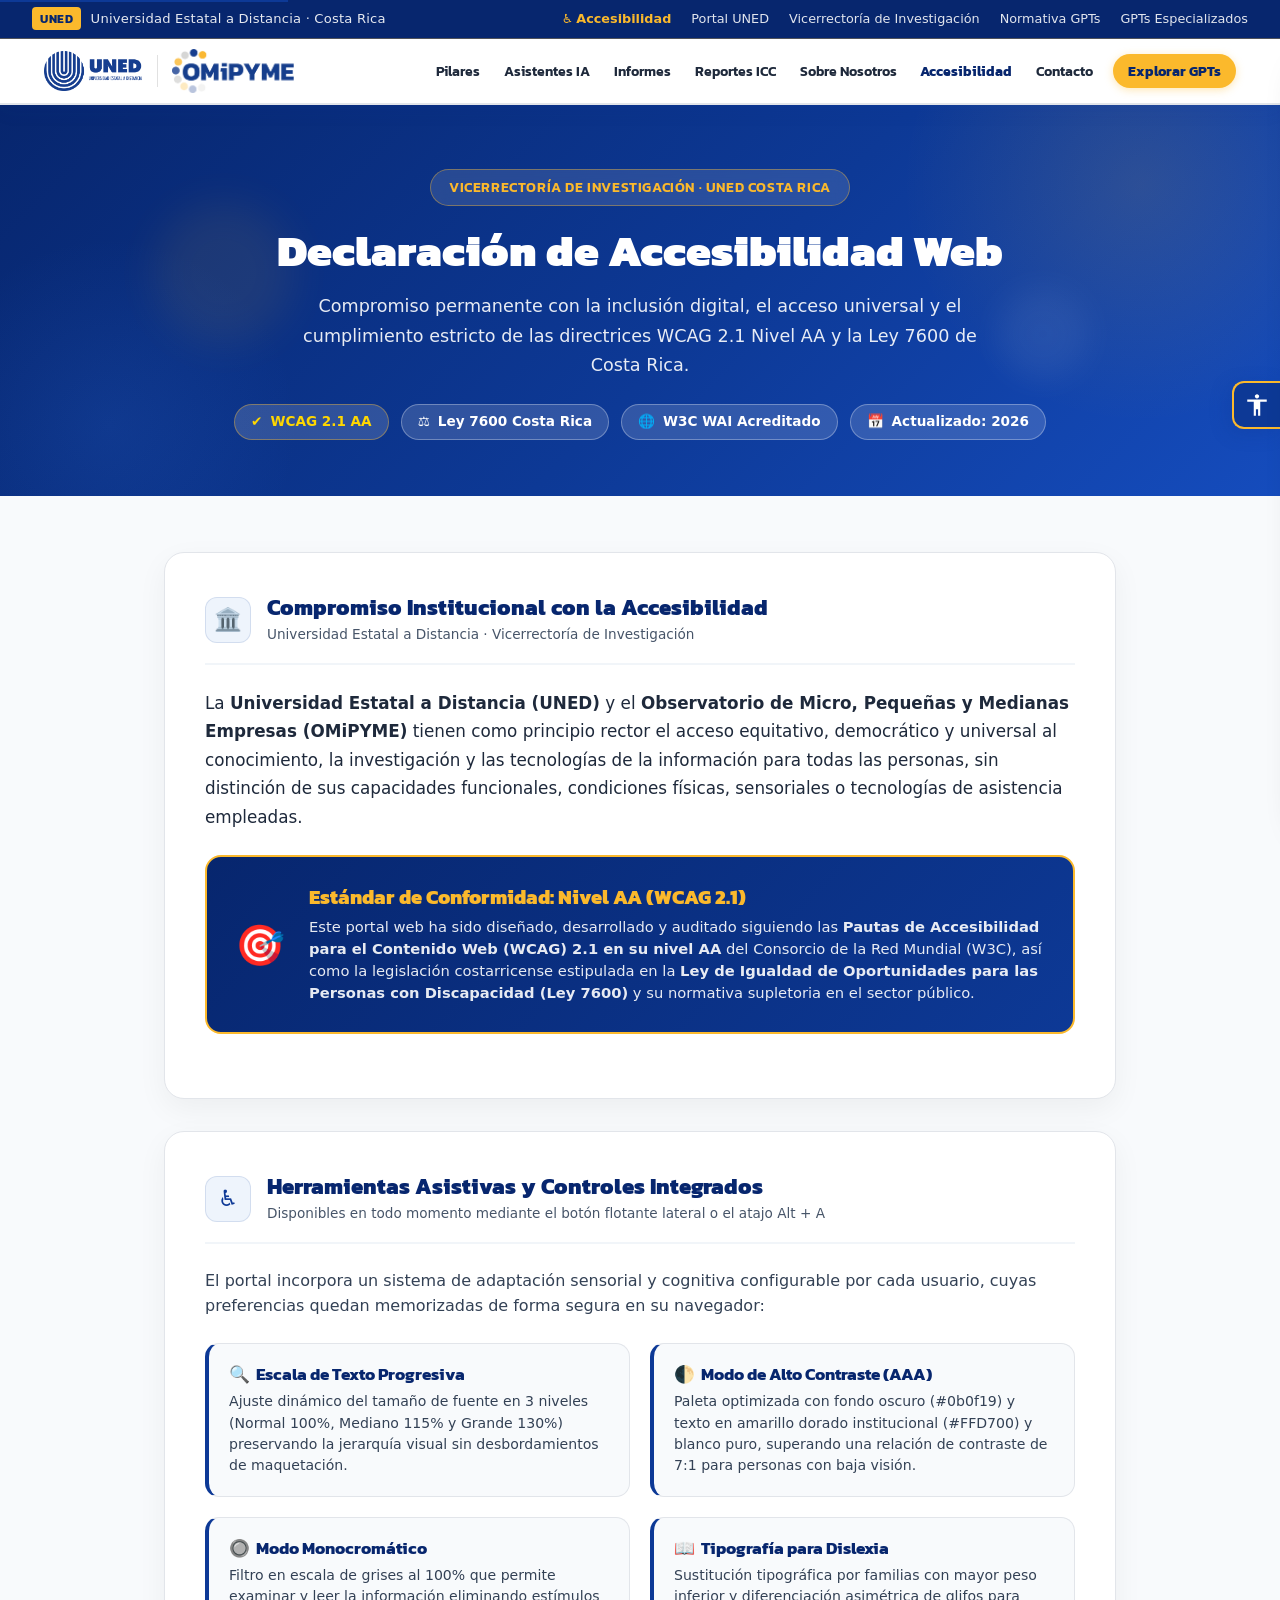
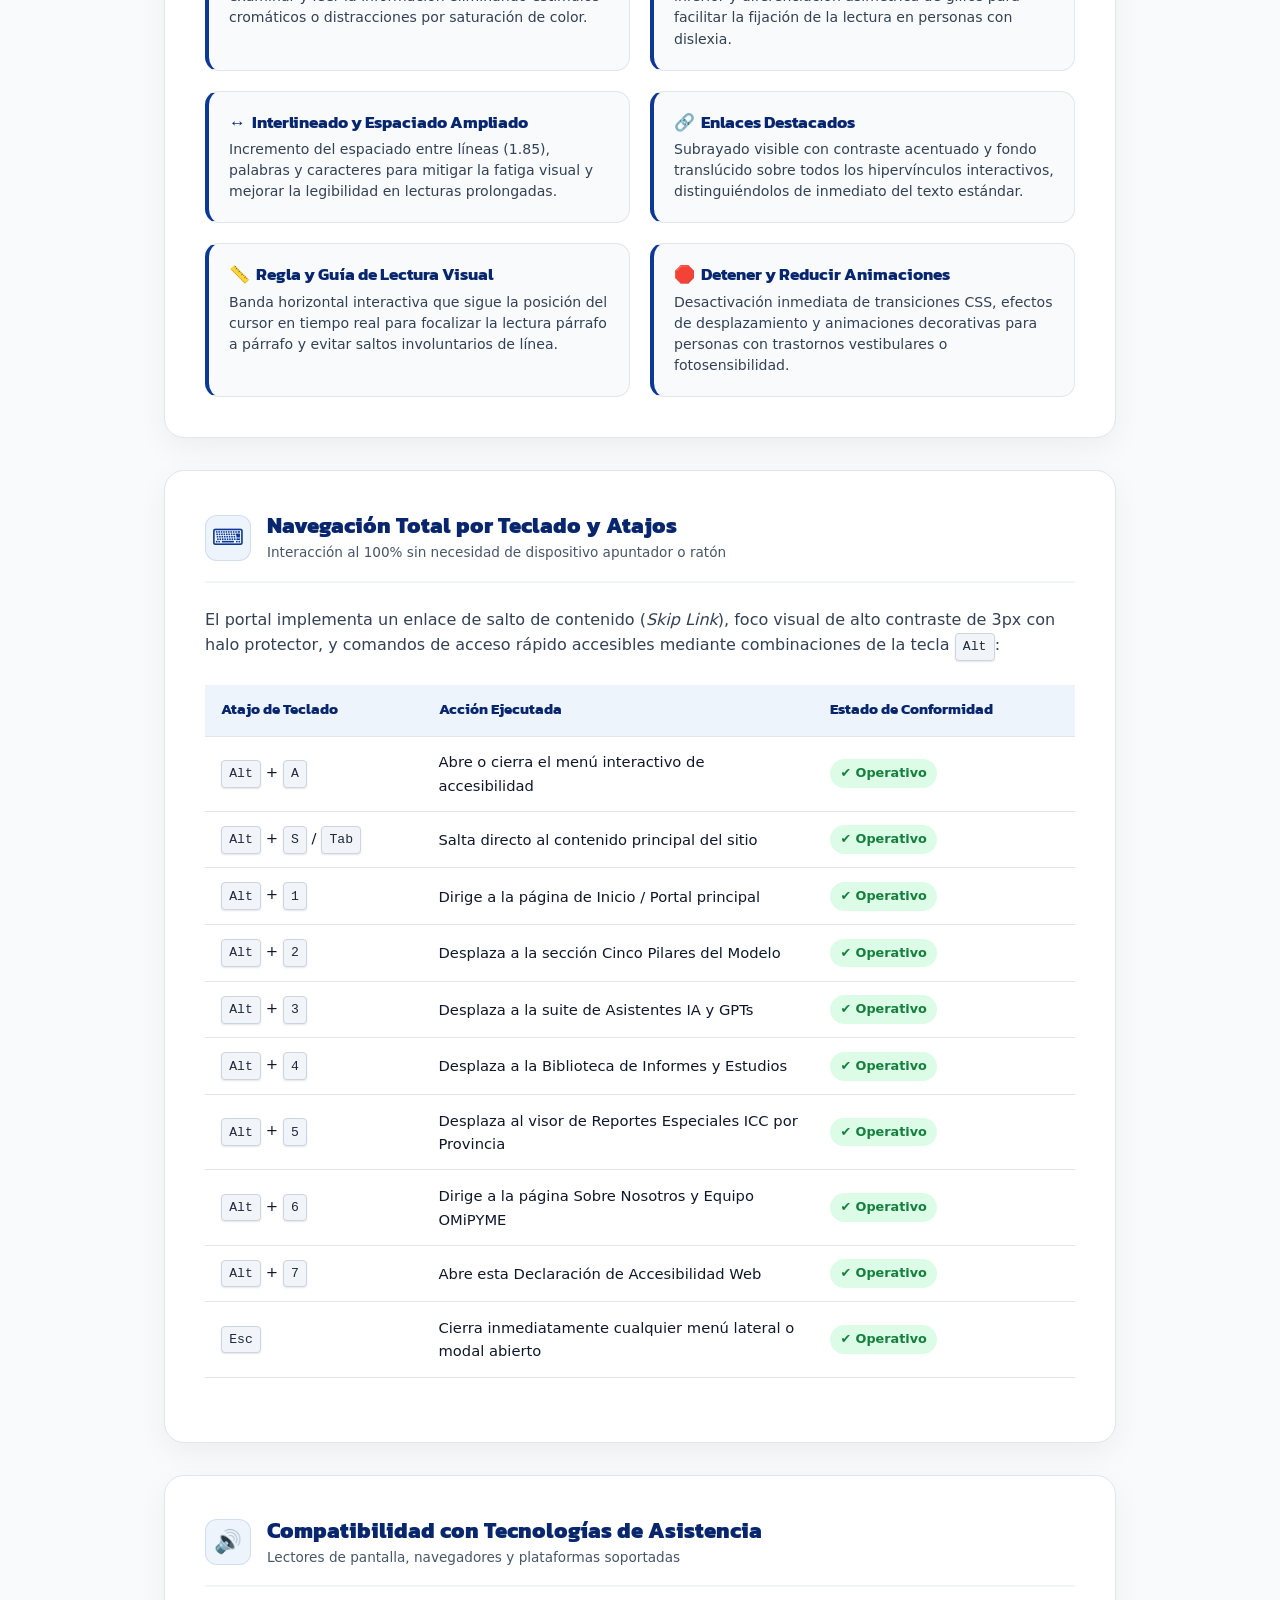
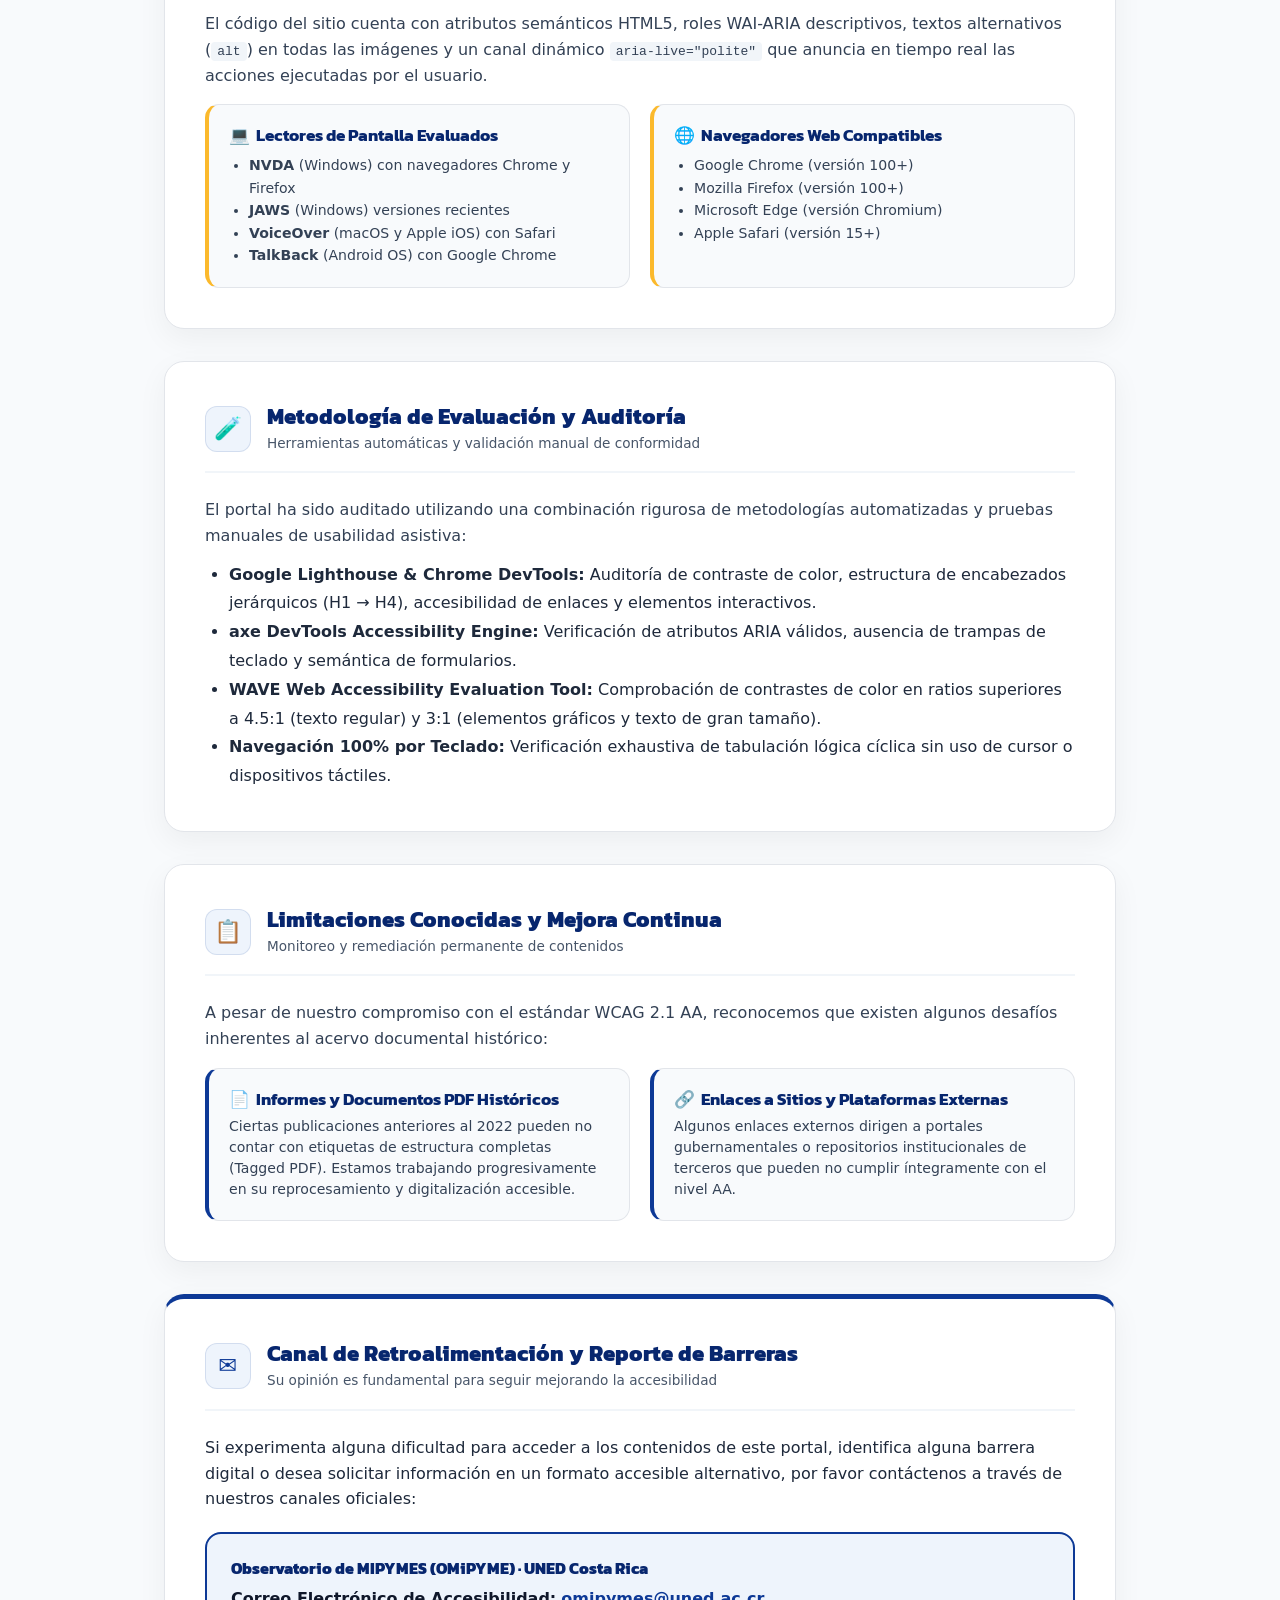
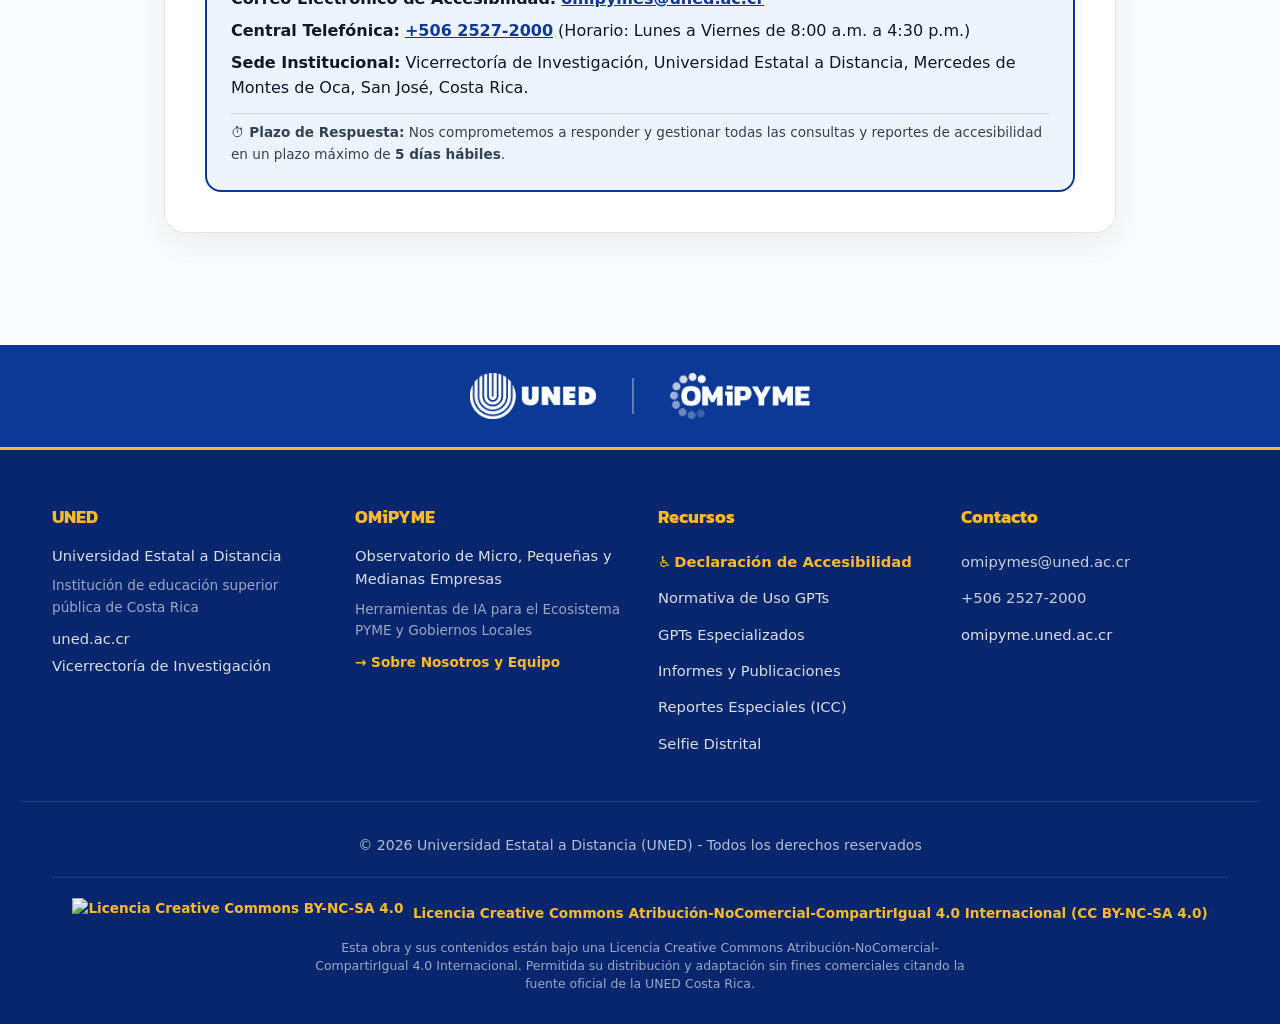
==== commit 7e3165f3: "fix: corregir nombres y rutas de PDFs sin caracteres especiales y optimizar menu de navegacion" ====
--- a/accesibilidad.html
+++ b/accesibilidad.html
@@ -178,38 +178,39 @@
         .header-content {
             max-width: 1240px;
             margin: 0 auto;
-            padding: 0.75rem 2rem;
+            padding: 0.65rem 1.5rem;
             display: flex;
             justify-content: space-between;
             align-items: center;
-            gap: 1.5rem;
+            gap: 1rem;
         }
 
         .logo-section {
             display: flex;
             align-items: center;
+            flex-shrink: 0;
         }
 
         .logo-link {
             display: inline-flex;
             align-items: center;
-            gap: 1.25rem;
+            gap: 0.9rem;
             text-decoration: none;
         }
 
         .logo-img {
-            height: 48px;
+            height: 44px;
             width: auto;
             object-fit: contain;
             transition: transform 0.25s ease;
         }
 
         .logo-uned {
+            height: 40px;
+        }
+
+        .logo-omipyme {
             height: 44px;
-        }
-
-        .logo-omipyme {
-            height: 48px;
         }
 
         .logo-link:hover .logo-img {
@@ -218,7 +219,7 @@
 
         .logo-separator {
             width: 1.5px;
-            height: 38px;
+            height: 32px;
             background: var(--color-neutral-gray);
             opacity: 0.7;
         }
@@ -226,20 +227,22 @@
         .header-nav {
             display: flex;
             align-items: center;
-            gap: 0.35rem;
+            gap: 0.2rem;
+            flex-wrap: nowrap;
         }
 
         .header-nav a {
             color: var(--color-gray-800);
             text-decoration: none;
-            padding: 0.5rem 0.85rem;
+            padding: 0.42rem 0.65rem;
             border-radius: 8px;
-            font-size: 0.9rem;
+            font-size: 0.86rem;
             font-family: var(--font-heading);
             font-weight: 600;
             transition: all 0.2s ease;
             display: inline-flex;
             align-items: center;
+            white-space: nowrap;
         }
 
         .header-nav a:hover {
@@ -259,11 +262,12 @@
             color: var(--color-primary-dark) !important;
             font-family: var(--font-heading) !important;
             font-weight: 700 !important;
-            padding: 0.45rem 1.15rem !important;
+            padding: 0.4rem 0.95rem !important;
             border-radius: 50px !important;
             box-shadow: 0 2px 8px rgba(251, 185, 44, 0.35);
-            margin-left: 0.5rem;
+            margin-left: 0.35rem;
             transition: all 0.25s ease !important;
+            white-space: nowrap !important;
         }
 
         .nav-cta-pill:hover {
@@ -1719,17 +1723,26 @@
             background: var(--color-primary-soft);
         }
 
+        @media (max-width: 1140px) {
+            .header-nav {
+                gap: 0.15rem;
+            }
+            .header-nav a {
+                padding: 0.38rem 0.48rem;
+                font-size: 0.82rem;
+            }
+            .nav-cta-pill {
+                padding: 0.38rem 0.75rem !important;
+                font-size: 0.82rem !important;
+                margin-left: 0.2rem !important;
+            }
+        }
+
         @media (max-width: 1024px) {
             .ecosistema-grid {
                 grid-template-columns: repeat(2, 1fr);
             }
-            .header-nav a {
-                padding: 0.45rem 0.65rem;
-                font-size: 0.85rem;
-            }
-        }
-
-        @media (max-width: 992px) {
+
             .mobile-menu-btn {
                 display: flex;
                 align-items: center;
@@ -1763,6 +1776,7 @@
                 font-size: 0.95rem;
                 width: 100%;
                 justify-content: center;
+                white-space: normal;
             }
 
             .header-nav a:hover,
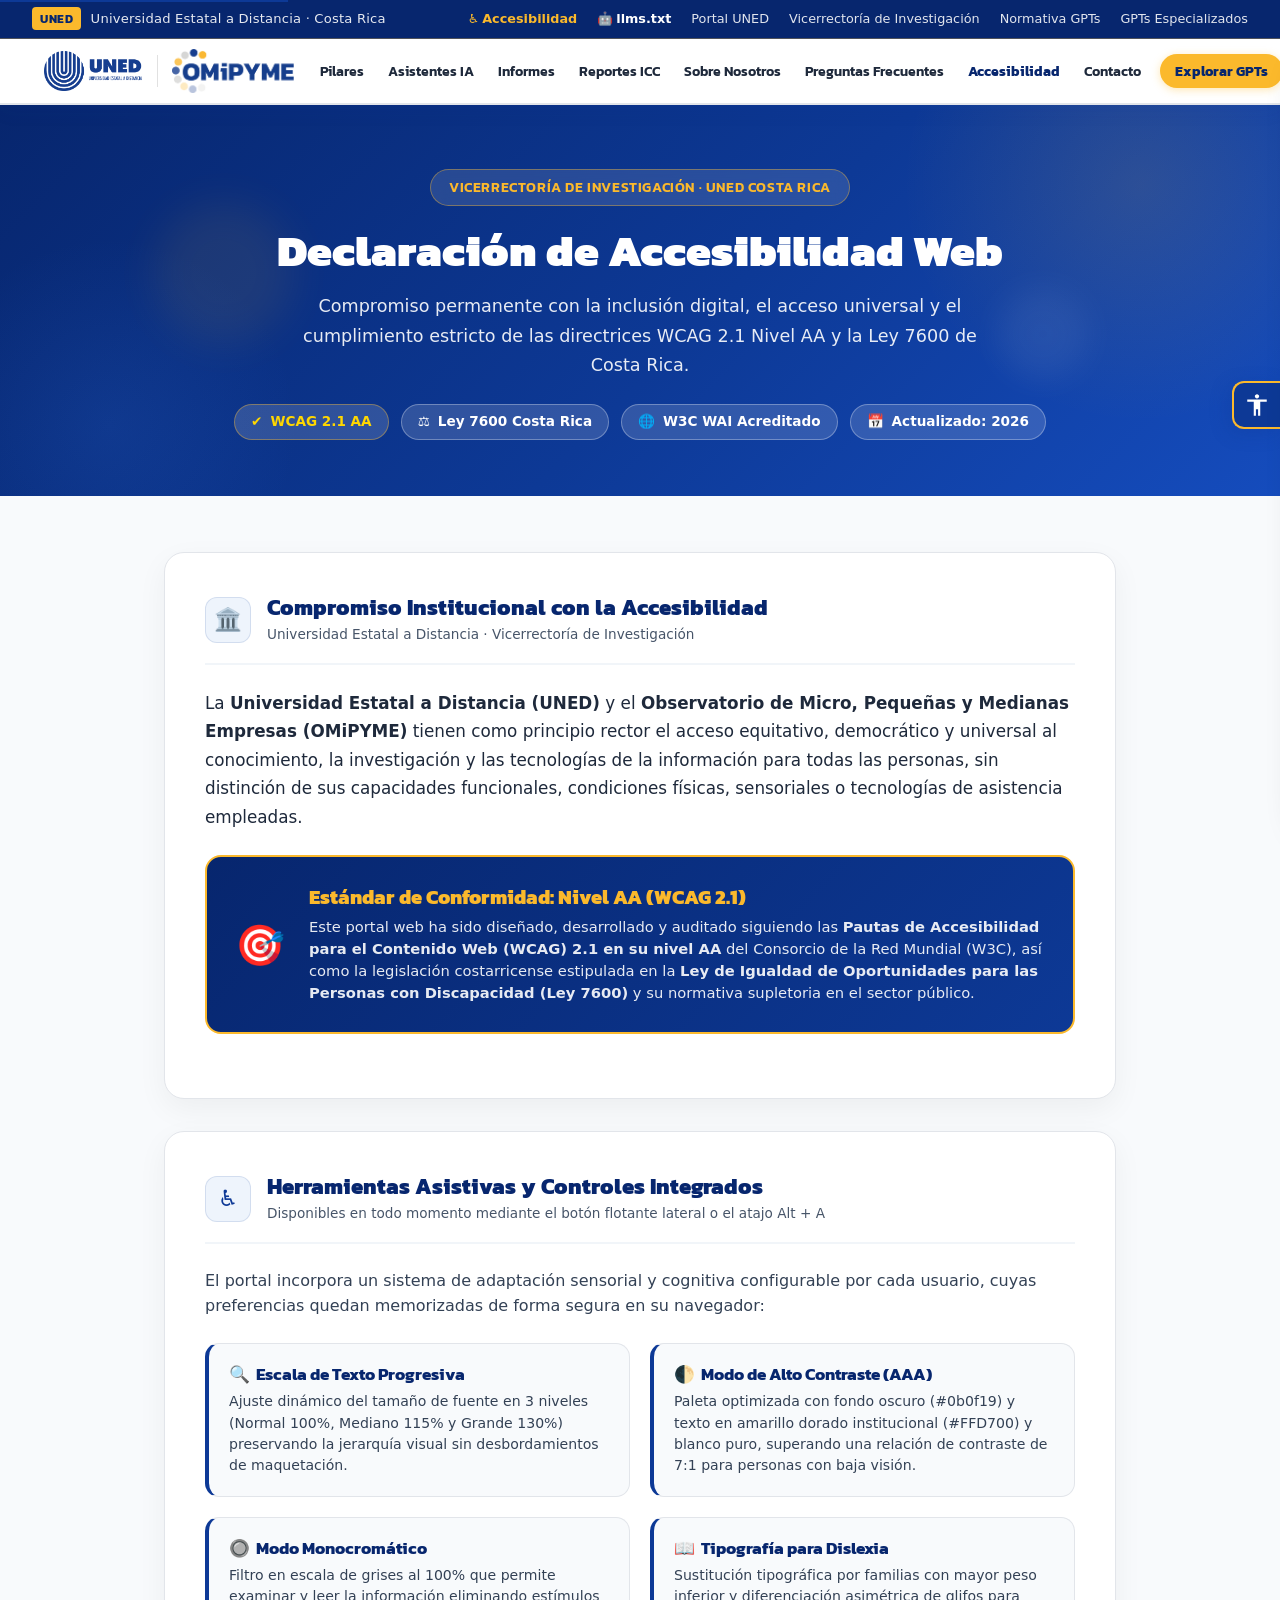
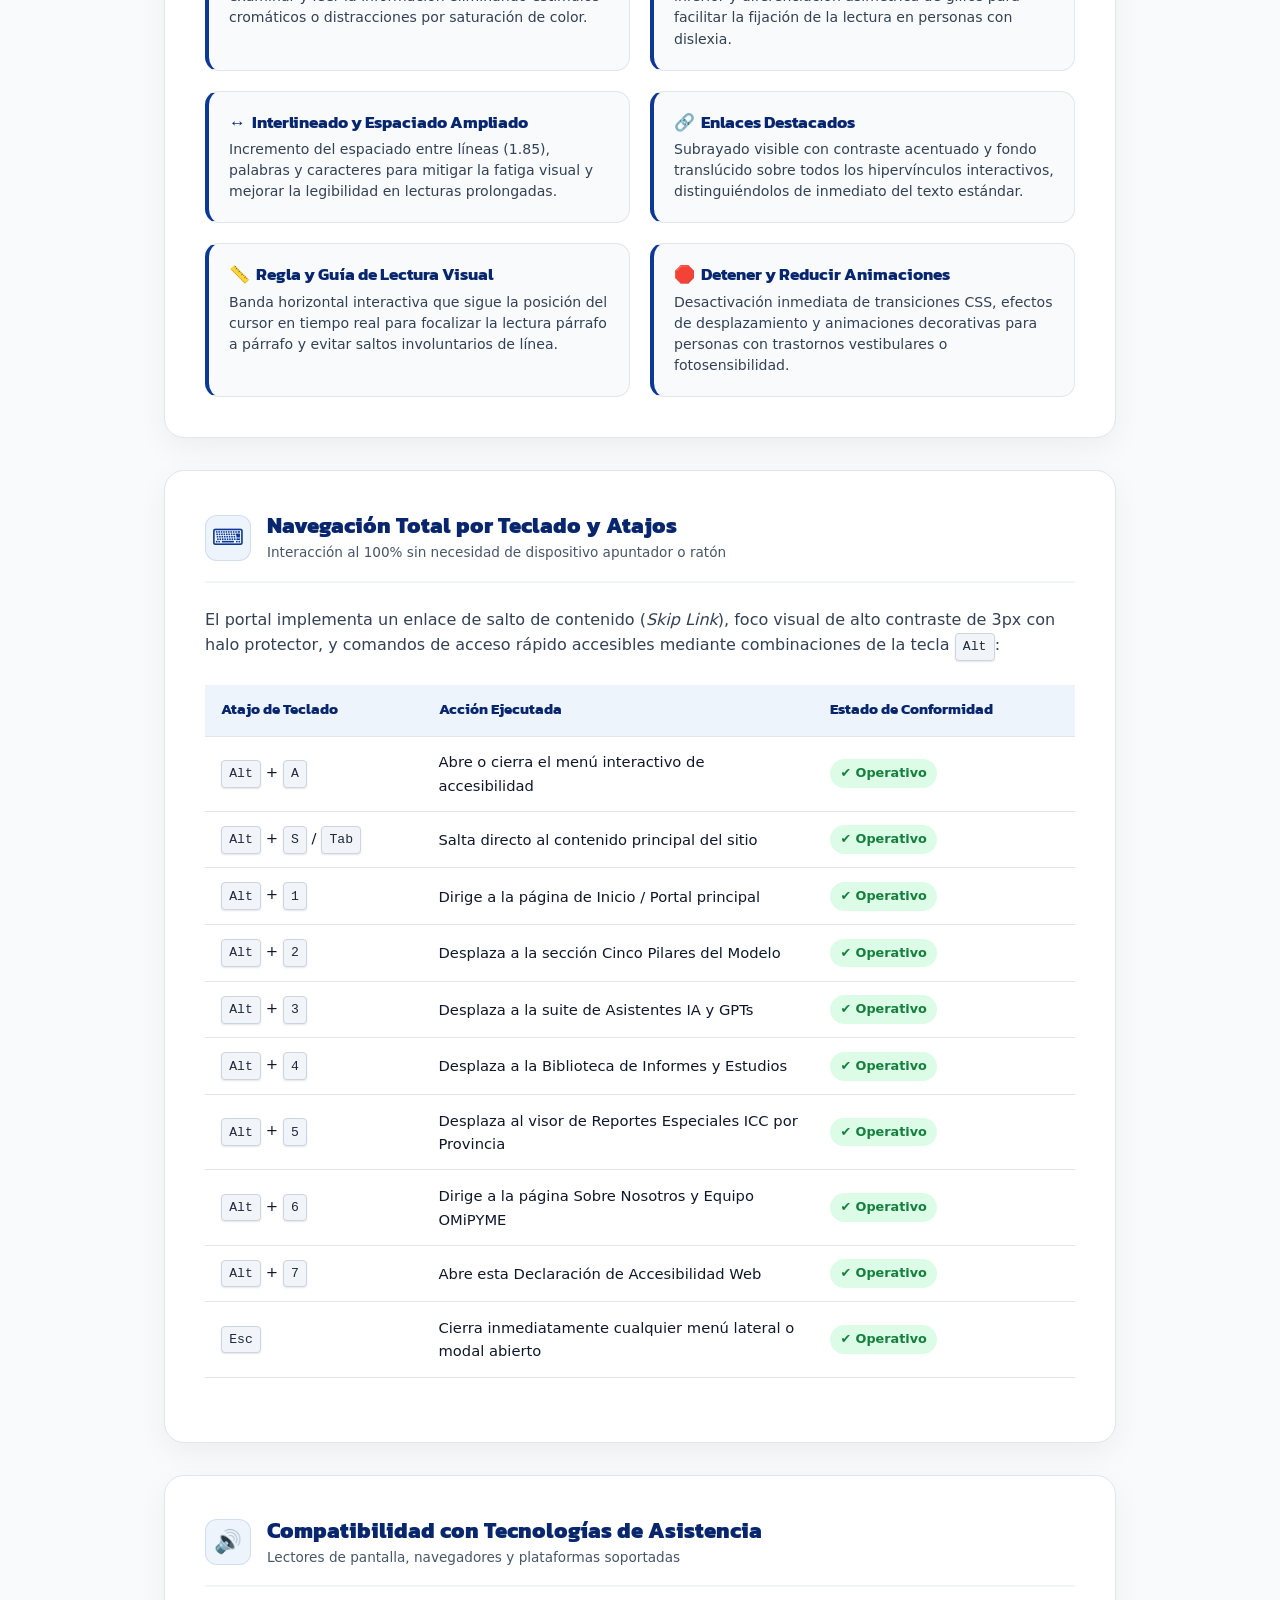
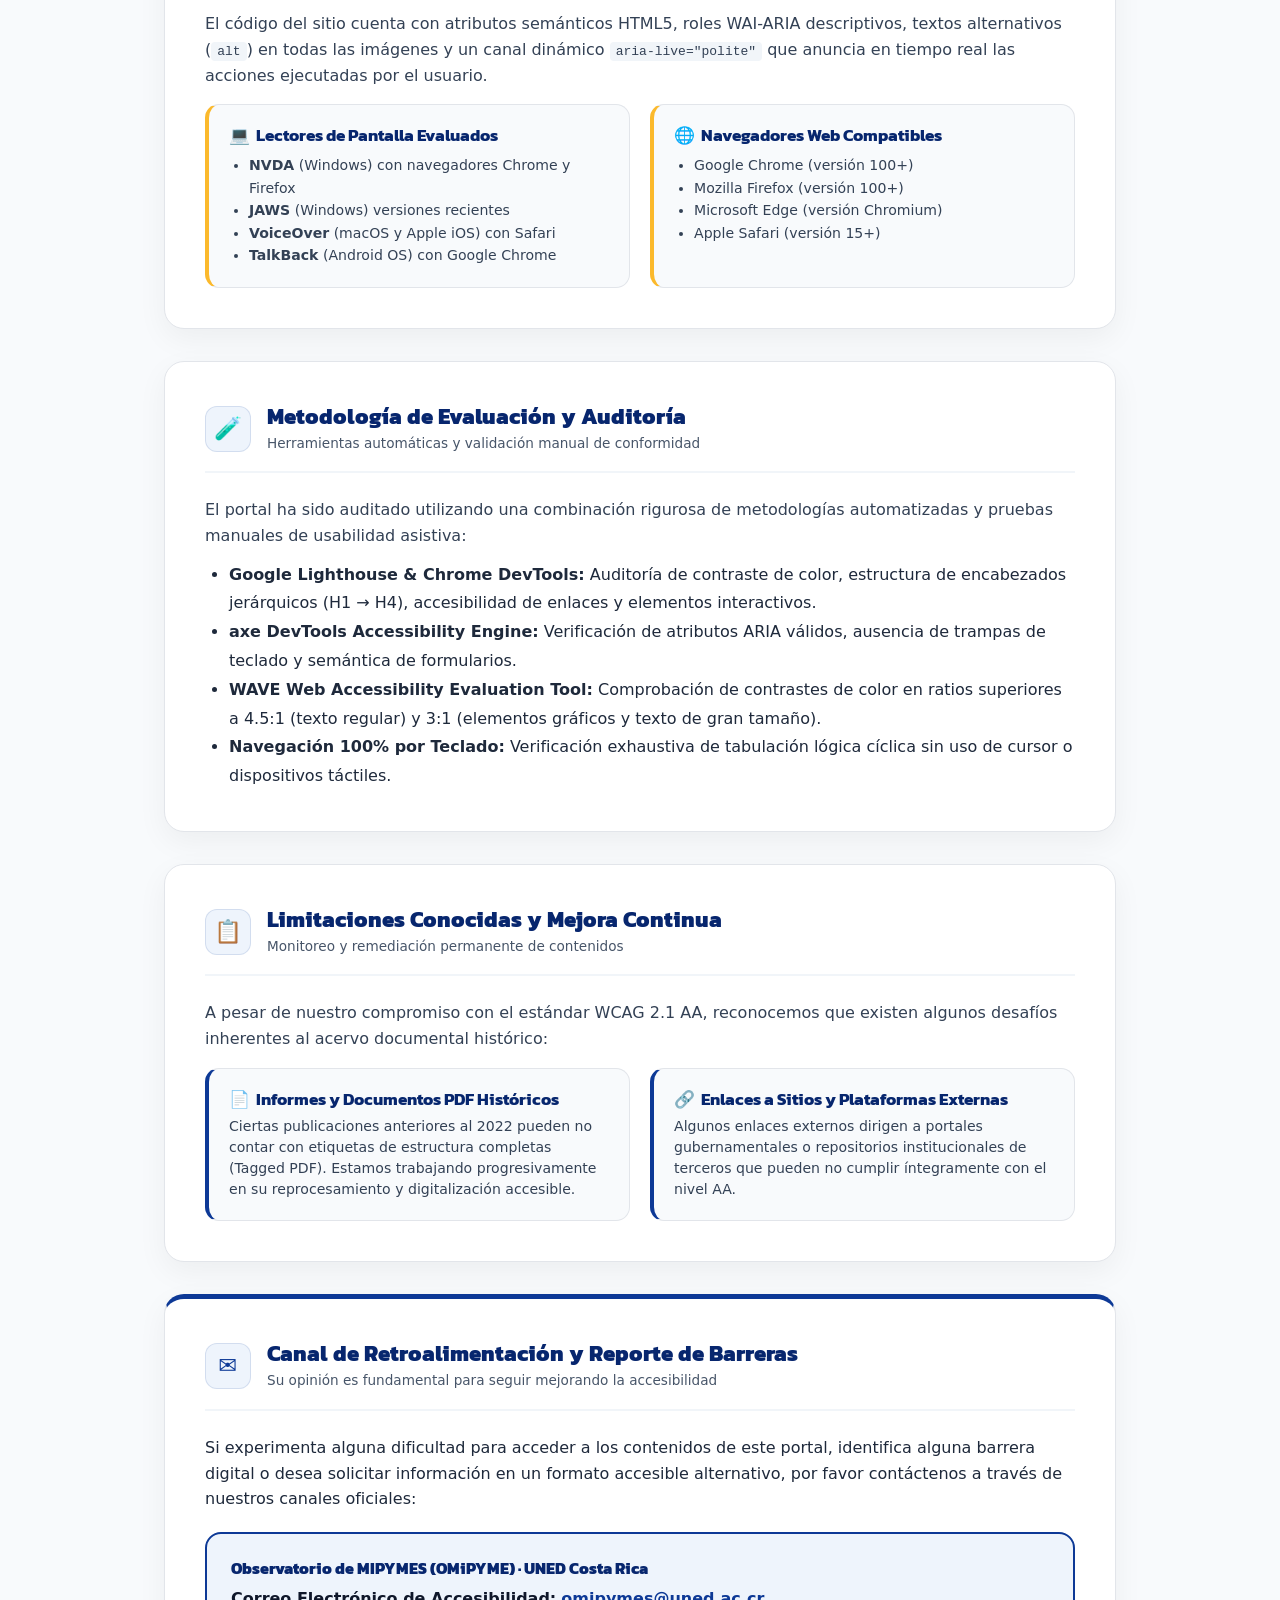
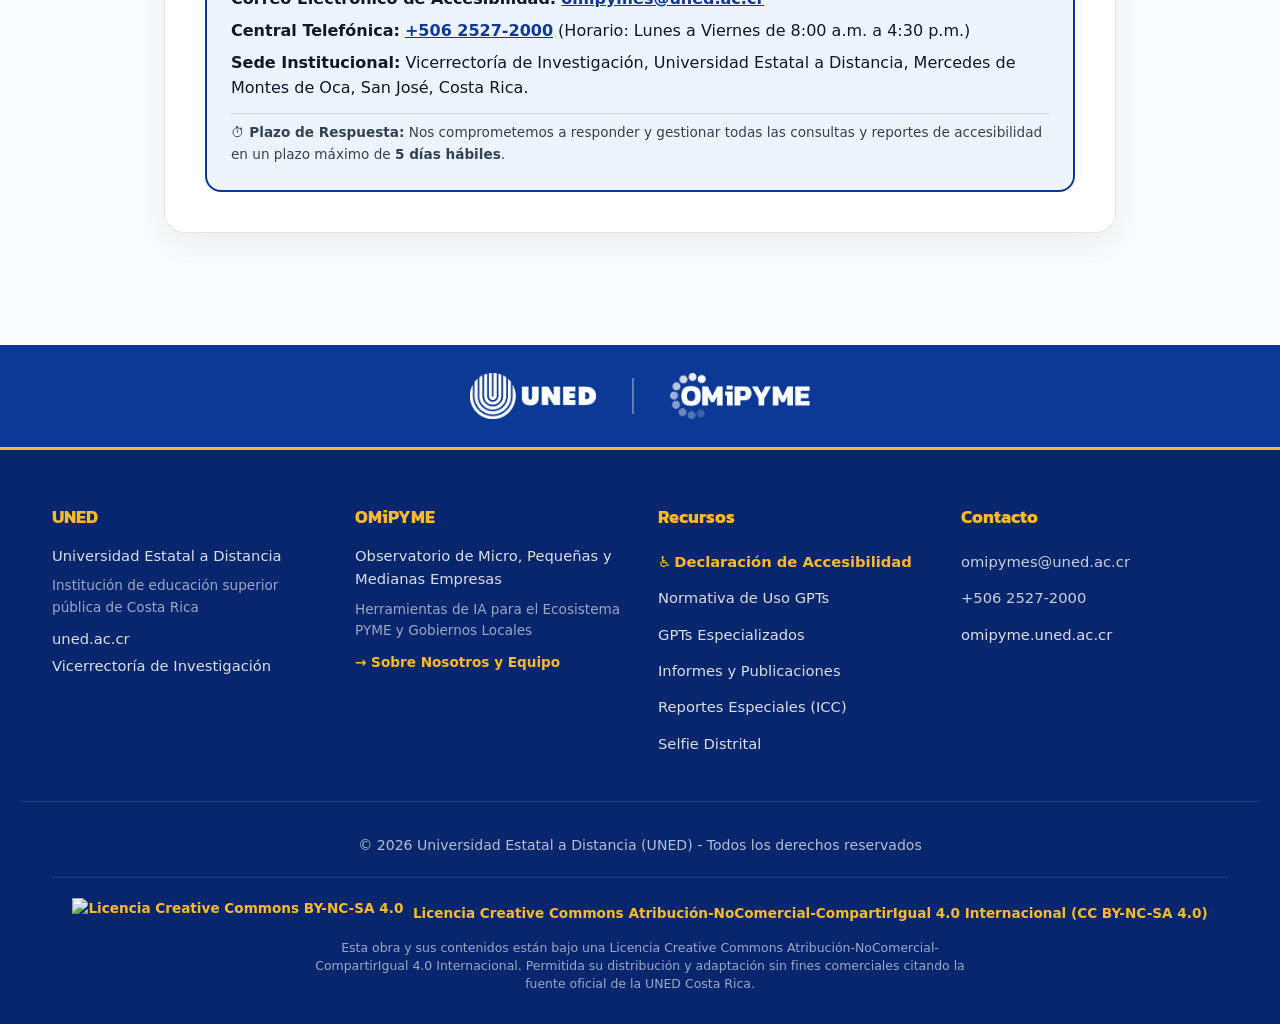
==== commit 2f74fdaf: "Nuevo Sitio OMIPYME" ====
--- a/accesibilidad.html
+++ b/accesibilidad.html
@@ -7,12 +7,33 @@
     <meta name="description" content="Declaración de Accesibilidad Web del Observatorio de Micro, Pequeñas y Medianas Empresas (OMiPYME) de la Universidad Estatal a Distancia (UNED). Cumplimiento WCAG 2.1 Nivel AA y Ley 7600 de Costa Rica.">
     <meta name="author" content="OMiPYME - UNED Costa Rica">
     <meta name="theme-color" content="#0D3996">
+    <!-- Normalización de Autoridad y Canónicos (GEO / LLMO) -->
+    <link rel="canonical" href="https://agmelendez.github.io/sitioomipyme/accesibilidad.html">
+    <link rel="alternate" type="text/plain" href="llms.txt" title="Contexto para Agentes de Inteligencia Artificial (llms.txt)">
+    <meta name="robots" content="index, follow">
 
     <!-- Open Graph / Meta -->
     <meta property="og:type" content="website">
     <meta property="og:title" content="Declaración de Accesibilidad Web &middot; OMiPYME UNED">
     <meta property="og:description" content="Compromiso institucional de la UNED con la inclusión digital universal, accesibilidad WCAG 2.1 AA y herramientas asistivas para el ecosistema PYME.">
     <meta property="og:image" content="logos/Logo OMIPYME 2025.png">
+    <meta property="og:url" content="https://agmelendez.github.io/sitioomipyme/accesibilidad.html">
+
+    <!-- Schema.org JSON-LD -->
+    <script type="application/ld+json">
+    {
+      "@context": "https://schema.org",
+      "@type": "WebPage",
+      "@id": "https://agmelendez.github.io/sitioomipyme/accesibilidad.html#webpage",
+      "url": "https://agmelendez.github.io/sitioomipyme/accesibilidad.html",
+      "name": "Declaración de Accesibilidad Web OMiPYME UNED",
+      "description": "Declaración de conformidad y estándares de accesibilidad WCAG 2.1 Nivel AA y Ley 7600 de Costa Rica.",
+      "publisher": {
+        "@type": "EducationalOrganization",
+        "name": "OMiPYME - UNED Costa Rica"
+      }
+    }
+    </script>
 
     <!-- Tipografía Google Fonts Oficial: Kanit + Inter -->
     <link rel="preconnect" href="https://fonts.googleapis.com">
@@ -2578,6 +2599,7 @@
                 </div>
                 <div class="header-top-bar-links">
                     <a href="accesibilidad.html" style="font-weight: 700; color: var(--color-uned-gold);" aria-current="page"><span style="margin-right: 3px;">♿</span>Accesibilidad</a>
+                    <a href="llms.txt" target="_blank" rel="noopener" style="font-weight: 600; color: #FFFFFF;" title="Contexto para Agentes de Inteligencia Artificial (llms.txt)"><span style="margin-right: 3px;">🤖</span>llms.txt</a>
                     <a href="https://uned.ac.cr" target="_blank" rel="noopener">Portal UNED</a>
                     <a href="https://investiga.uned.ac.cr/" target="_blank" rel="noopener">Vicerrectoría de Investigación</a>
                     <a href="https://new.express.adobe.com/webpage/jOEDPKYxrzkdc" target="_blank" rel="noopener">Normativa GPTs</a>
@@ -2602,6 +2624,7 @@
                 <a href="index.html#informes">Informes</a>
                 <a href="index.html#reportes-especiales">Reportes ICC</a>
                 <a href="nosotros.html">Sobre Nosotros</a>
+                <a href="index.html#faq">Preguntas Frecuentes</a>
                 <a href="accesibilidad.html" class="active" style="color: var(--color-primary-dark); font-weight: 700;">Accesibilidad</a>
                 <a href="index.html#contacto">Contacto</a>
                 <a href="index.html#asistentes" class="nav-cta-pill">Explorar GPTs</a>
